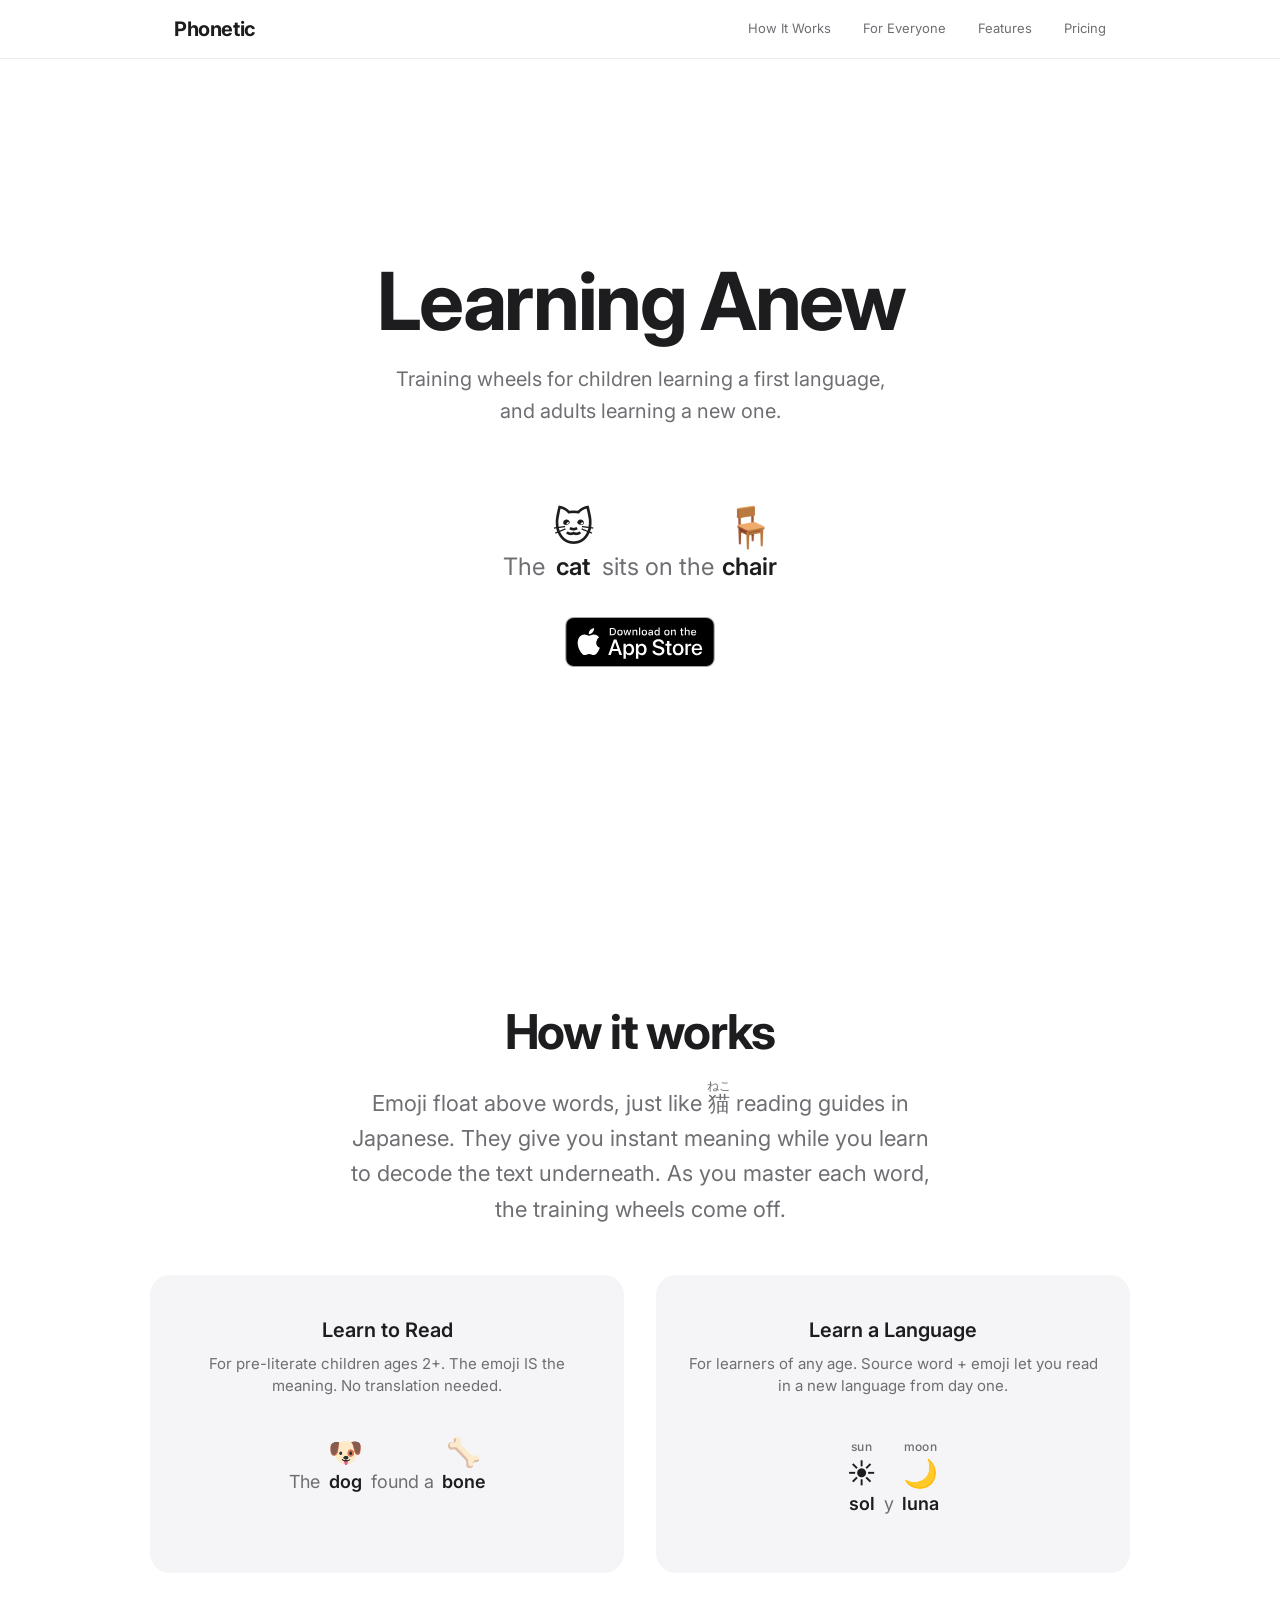
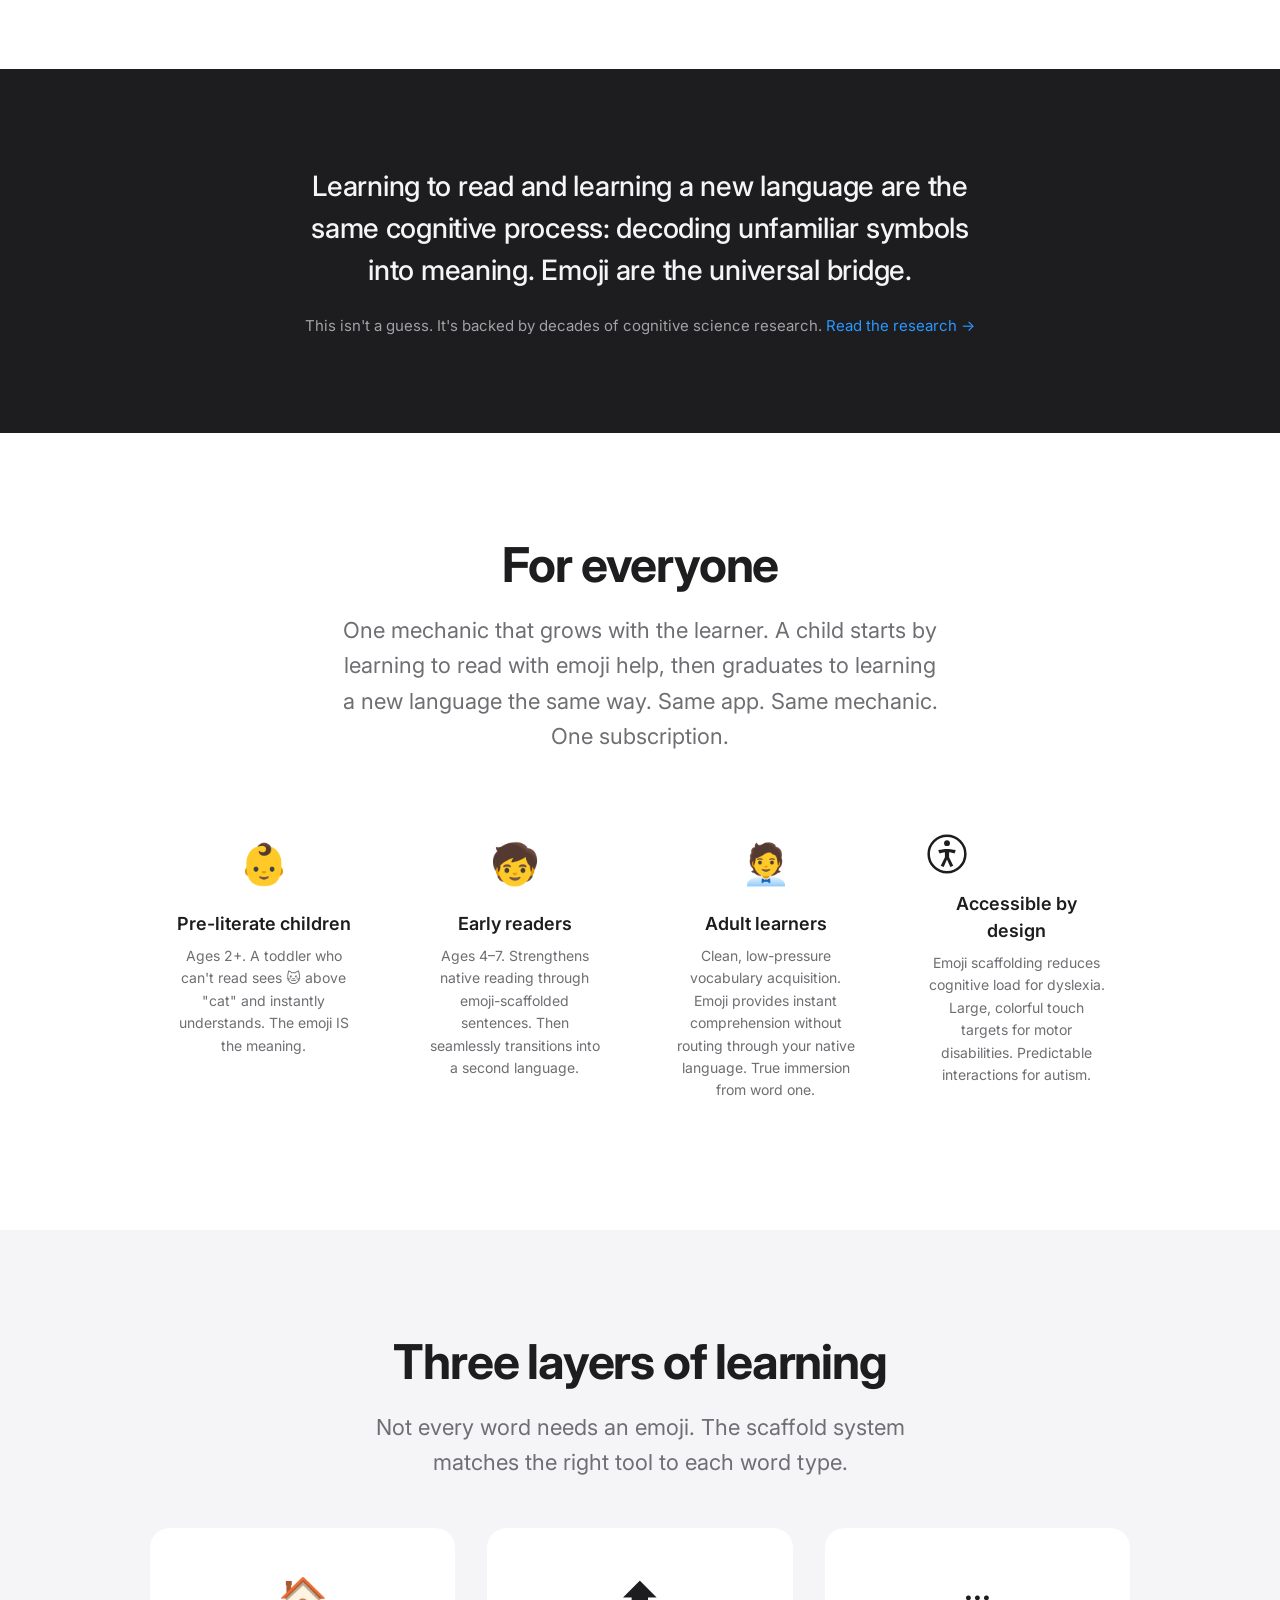
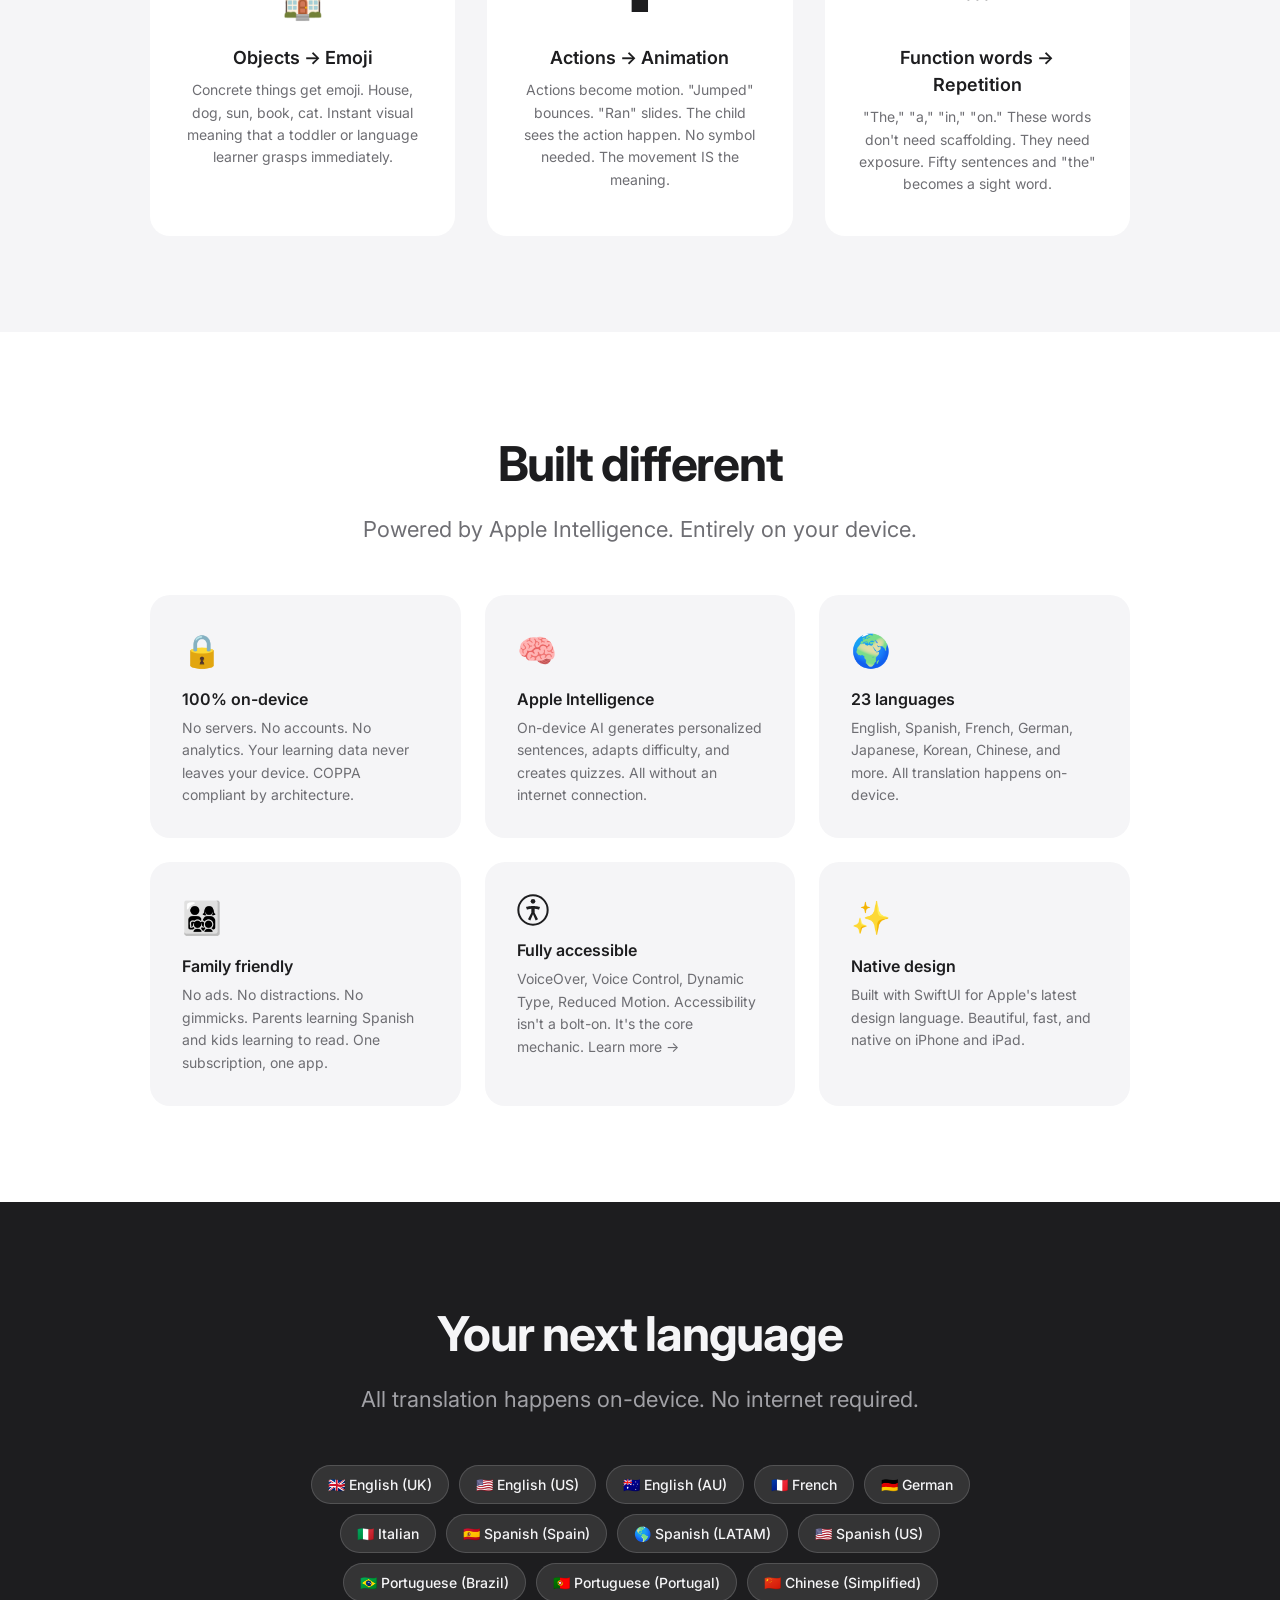
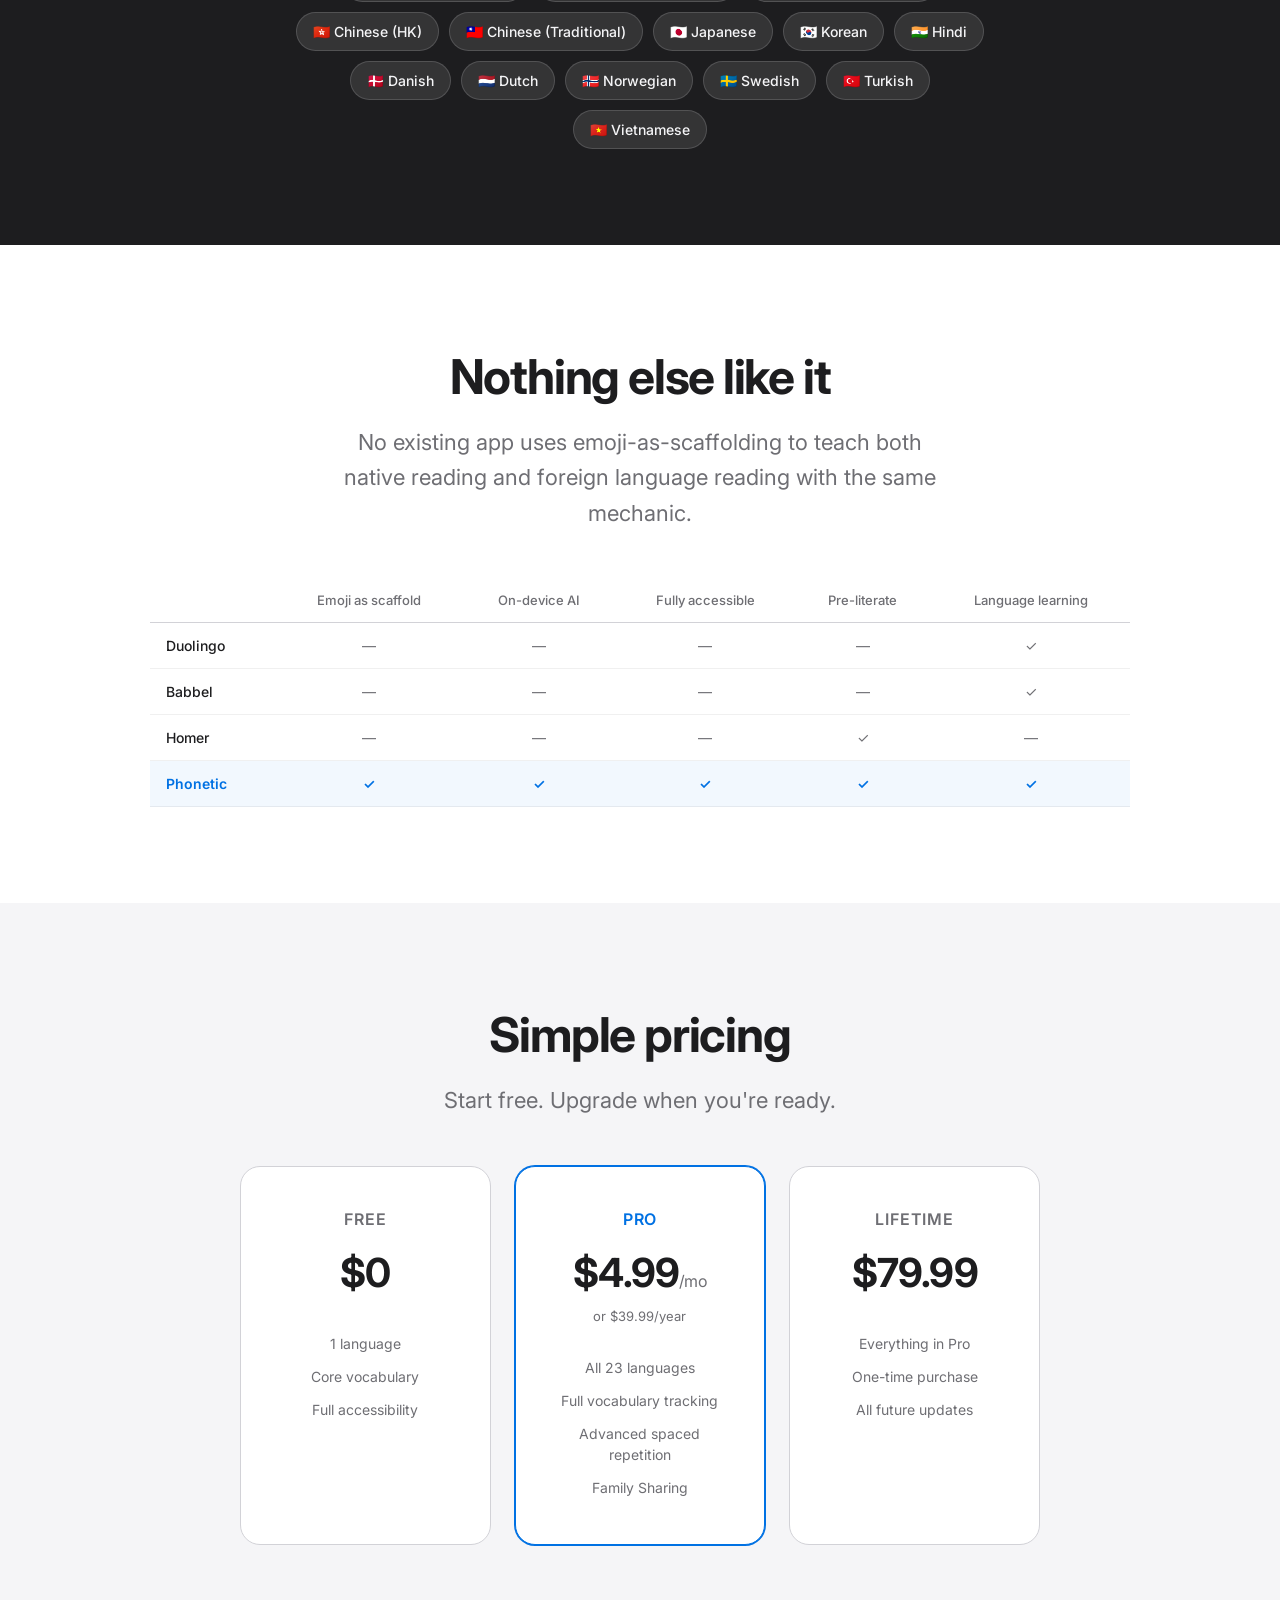
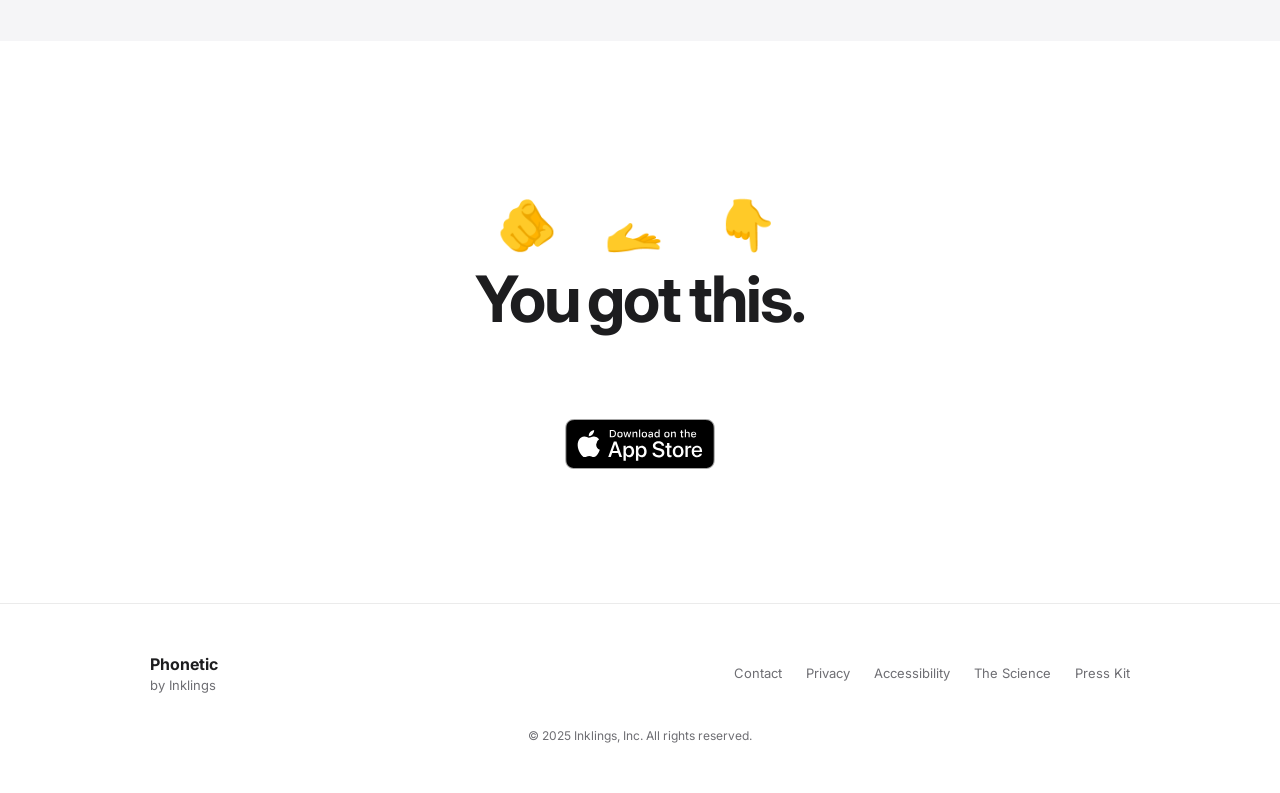
==== preview/index.html @ ef5f34e0 "Add /preview/ with full site; replace index with teaser - Copy full marketing site to /preview/index" ====
<!DOCTYPE html>
<html lang="en">
<head>
  <meta charset="UTF-8">
  <meta name="viewport" content="width=device-width, initial-scale=1.0">
  <title>Phonetic | Reading Training Wheels</title>
  <meta name="description" content="Emoji above words teach anyone to read. Kids learn a first language. Adults learn a new one. Same app, same mechanic.">
  <meta name="theme-color" content="#ffffff" media="(prefers-color-scheme: light)">
  <meta name="theme-color" content="#000000" media="(prefers-color-scheme: dark)">
  <meta property="og:title" content="Phonetic | Reading Training Wheels">
  <meta property="og:description" content="Emoji above words teach anyone to read. Kids learn a first language. Adults learn a new one.">
  <meta property="og:type" content="website">
  <meta property="og:url" content="https://f.app">
  <link rel="stylesheet" href="../style.css">
  <link rel="preconnect" href="https://fonts.googleapis.com">
  <link rel="preconnect" href="https://fonts.gstatic.com" crossorigin>
  <link href="https://fonts.googleapis.com/css2?family=Inter:wght@400;500;600;700&display=swap" rel="stylesheet">
</head>
<body>

  <!-- Nav -->
  <nav class="nav">
    <div class="nav-inner">
      <a href="/preview/" class="nav-logo">Phonetic</a>
      <div class="nav-links">
        <a href="#how-it-works">How It Works</a>
        <a href="#for-everyone">For Everyone</a>
        <a href="#features">Features</a>
        <a href="#pricing">Pricing</a>
      </div>
    </div>
  </nav>

  <!-- Hero -->
  <section class="hero">
    <div class="hero-inner">
      <h1 class="hero-title">Learning Anew</h1>
      <p class="hero-subtitle">
        Training wheels for children learning a first language,<br>
        and adults learning a new one.
      </p>

      <div class="hero-demo" aria-label="Example: The cat sits on the chair, with emoji annotations above key words">
        <div class="demo-sentence hero-sentence">
          <div class="demo-word">
            <span class="demo-plain">The</span>
          </div>
          <div class="demo-word scaffolded">
            <span class="demo-emoji hero-cat" aria-hidden="true">🐱</span>
            <span class="demo-text">cat</span>
          </div>
          <div class="demo-word">
            <span class="demo-plain">sits on the</span>
          </div>
          <div class="demo-word scaffolded">
            <span class="demo-emoji hero-chair" aria-hidden="true">🪑</span>
            <span class="demo-text">chair</span>
          </div>
        </div>
      </div>

      <a href="#" class="cta-button" aria-label="Download on the App Store">
        <img src="/app-store-badge.svg" alt="Download on the App Store" class="app-store-badge">
      </a>
    </div>
  </section>

  <!-- How It Works -->
  <section class="section" id="how-it-works">
    <div class="section-inner">
      <h2 class="section-title">How it works</h2>
      <p class="section-subtitle">
        Emoji float above words, just like <ruby>猫<rt>ねこ</rt></ruby> reading guides in Japanese.
        They give you instant meaning while you learn to decode the text underneath.
        As you master each word, the training wheels come off.
      </p>

      <div class="modes">
        <div class="mode-card">
          <h3 class="mode-label">Learn to Read</h3>
          <p class="mode-description">For pre-literate children ages 2+. The emoji IS the meaning. No translation needed.</p>
          <div class="mode-demo" aria-label="Native reading example: The dog found a bone">
            <div class="demo-sentence">
              <div class="demo-word">
                <span class="demo-plain">The</span>
              </div>
              <div class="demo-word scaffolded">
                <span class="demo-emoji" aria-hidden="true">🐶</span>
                <span class="demo-text">dog</span>
              </div>
              <div class="demo-word">
                <span class="demo-plain">found a</span>
              </div>
              <div class="demo-word scaffolded">
                <span class="demo-emoji" aria-hidden="true">🦴</span>
                <span class="demo-text">bone</span>
              </div>
            </div>
          </div>
        </div>

        <div class="mode-card">
          <h3 class="mode-label">Learn a Language</h3>
          <p class="mode-description">For learners of any age. Source word + emoji let you read in a new language from day one.</p>
          <div class="mode-demo" aria-label="Language learning example: sun and moon in Spanish with source language and emoji above">
            <div class="demo-sentence">
              <div class="demo-word scaffolded tri">
                <span class="demo-source">sun</span>
                <span class="demo-emoji" aria-hidden="true">☀️</span>
                <span class="demo-text">sol</span>
              </div>
              <div class="demo-word">
                <span class="demo-plain">y</span>
              </div>
              <div class="demo-word scaffolded tri">
                <span class="demo-source">moon</span>
                <span class="demo-emoji" aria-hidden="true">🌙</span>
                <span class="demo-text">luna</span>
              </div>
            </div>
          </div>
        </div>
      </div>
    </div>
  </section>

  <!-- Core Insight -->
  <section class="section section-dark" id="insight">
    <div class="section-inner">
      <blockquote class="insight-quote">
        Learning to read and learning a new language are the same cognitive process:
        decoding unfamiliar symbols into meaning. Emoji are the universal bridge.
      </blockquote>
      <p class="insight-link">
        This isn't a guess. It's backed by decades of cognitive science research.
        <a href="/science/" class="insight-link-anchor">Read the research &rarr;</a>
      </p>
    </div>
  </section>

  <!-- For Everyone -->
  <section class="section" id="for-everyone">
    <div class="section-inner">
      <h2 class="section-title">For everyone</h2>
      <p class="section-subtitle">
        One mechanic that grows with the learner. A child starts by learning to read
        with emoji help, then graduates to learning a new language the same way.
        Same app. Same mechanic. One subscription.
      </p>

      <div class="audience-grid">
        <div class="audience-card">
          <span class="audience-emoji" aria-hidden="true">👶</span>
          <h3>Pre-literate children</h3>
          <p>Ages 2+. A toddler who can't read sees 🐱 above "cat" and instantly understands. The emoji IS the meaning.</p>
        </div>
        <div class="audience-card">
          <span class="audience-emoji" aria-hidden="true">🧒</span>
          <h3>Early readers</h3>
          <p>Ages 4&ndash;7. Strengthens native reading through emoji-scaffolded sentences. Then seamlessly transitions into a second language.</p>
        </div>
        <div class="audience-card">
          <span class="audience-emoji" aria-hidden="true">🧑‍💼</span>
          <h3>Adult learners</h3>
          <p>Clean, low-pressure vocabulary acquisition. Emoji provides instant comprehension without routing through your native language. True immersion from word one.</p>
        </div>
        <div class="audience-card">
          <span class="audience-emoji" aria-hidden="true"><svg class="icon-accessibility" viewBox="0 0 24 24"><circle cx="12" cy="12" r="11" fill="none" stroke="currentColor" stroke-width="1.5"/><circle cx="12" cy="5.5" r="1.75" fill="currentColor"/><path fill="currentColor" d="M12 9c-3 0-5.25.75-5.25.75l.75 2s1.75-.6 3.25-.75v3l-2.5 5 1.75.85L12 15.25l2 4.6 1.75-.85-2.5-5v-3c1.5.15 3.25.75 3.25.75l.75-2S15 9 12 9z"/></svg></span>
          <h3>Accessible by design</h3>
          <p>Emoji scaffolding reduces cognitive load for dyslexia. Large, colorful touch targets for motor disabilities. Predictable interactions for autism.</p>
        </div>
      </div>
    </div>
  </section>

  <!-- Three Tiers -->
  <section class="section section-light" id="tiers">
    <div class="section-inner">
      <h2 class="section-title">Three layers of learning</h2>
      <p class="section-subtitle">Not every word needs an emoji. The scaffold system matches the right tool to each word type.</p>

      <div class="tiers-grid">
        <div class="tier-card">
          <div class="tier-icon" aria-hidden="true">🏠</div>
          <h3>Objects &rarr; Emoji</h3>
          <p>Concrete things get emoji. House, dog, sun, book, cat. Instant visual meaning that a toddler or language learner grasps immediately.</p>
        </div>
        <div class="tier-card">
          <div class="tier-icon tier-icon-animated" aria-hidden="true">⬆️</div>
          <h3>Actions &rarr; Animation</h3>
          <p>Actions become motion. "Jumped" bounces. "Ran" slides. The child sees the action happen. No symbol needed. The movement IS the meaning.</p>
        </div>
        <div class="tier-card">
          <div class="tier-icon" aria-hidden="true">···</div>
          <h3>Function words &rarr; Repetition</h3>
          <p>"The," "a," "in," "on." These words don't need scaffolding. They need exposure. Fifty sentences and "the" becomes a sight word.</p>
        </div>
      </div>
    </div>
  </section>

  <!-- Features -->
  <section class="section" id="features">
    <div class="section-inner">
      <h2 class="section-title">Built different</h2>
      <p class="section-subtitle">Powered by Apple Intelligence. Entirely on your device.</p>

      <div class="features-grid">
        <div class="feature-card">
          <div class="feature-icon" aria-hidden="true">🔒</div>
          <h3>100% on-device</h3>
          <p>No servers. No accounts. No analytics. Your learning data never leaves your device. COPPA compliant by architecture.</p>
        </div>
        <div class="feature-card">
          <div class="feature-icon" aria-hidden="true">🧠</div>
          <h3>Apple Intelligence</h3>
          <p>On-device AI generates personalized sentences, adapts difficulty, and creates quizzes. All without an internet connection.</p>
        </div>
        <div class="feature-card">
          <div class="feature-icon" aria-hidden="true">🌍</div>
          <h3>23 languages</h3>
          <p>English, Spanish, French, German, Japanese, Korean, Chinese, and more. All translation happens on-device.</p>
        </div>
        <div class="feature-card">
          <div class="feature-icon" aria-hidden="true">👨‍👩‍👧‍👦</div>
          <h3>Family friendly</h3>
          <p>No ads. No distractions. No gimmicks. Parents learning Spanish and kids learning to read. One subscription, one app.</p>
        </div>
        <div class="feature-card">
          <div class="feature-icon" aria-hidden="true"><svg class="icon-accessibility" viewBox="0 0 24 24"><circle cx="12" cy="12" r="11" fill="none" stroke="currentColor" stroke-width="1.5"/><circle cx="12" cy="5.5" r="1.75" fill="currentColor"/><path fill="currentColor" d="M12 9c-3 0-5.25.75-5.25.75l.75 2s1.75-.6 3.25-.75v3l-2.5 5 1.75.85L12 15.25l2 4.6 1.75-.85-2.5-5v-3c1.5.15 3.25.75 3.25.75l.75-2S15 9 12 9z"/></svg></div>
          <h3>Fully accessible</h3>
          <p>VoiceOver, Voice Control, Dynamic Type, Reduced Motion. Accessibility isn't a bolt-on. It's the core mechanic. <a href="/accessibility/">Learn more &rarr;</a></p>
        </div>
        <div class="feature-card">
          <div class="feature-icon" aria-hidden="true">✨</div>
          <h3>Native design</h3>
          <p>Built with SwiftUI for Apple's latest design language. Beautiful, fast, and native on iPhone and iPad.</p>
        </div>
      </div>
    </div>
  </section>

  <!-- Languages -->
  <section class="section section-dark" id="languages">
    <div class="section-inner">
      <h2 class="section-title">Your next language</h2>
      <p class="section-subtitle">All translation happens on-device. No internet required.</p>
      <div class="languages-list">
        <span class="lang-tag">🇬🇧 English (UK)</span>
        <span class="lang-tag">🇺🇸 English (US)</span>
        <span class="lang-tag">🇦🇺 English (AU)</span>
        <span class="lang-tag">🇫🇷 French</span>
        <span class="lang-tag">🇩🇪 German</span>
        <span class="lang-tag">🇮🇹 Italian</span>
        <span class="lang-tag">🇪🇸 Spanish (Spain)</span>
        <span class="lang-tag">🌎 Spanish (LATAM)</span>
        <span class="lang-tag">🇺🇸 Spanish (US)</span>
        <span class="lang-tag">🇧🇷 Portuguese (Brazil)</span>
        <span class="lang-tag">🇵🇹 Portuguese (Portugal)</span>
        <span class="lang-tag">🇨🇳 Chinese (Simplified)</span>
        <span class="lang-tag">🇭🇰 Chinese (HK)</span>
        <span class="lang-tag">🇹🇼 Chinese (Traditional)</span>
        <span class="lang-tag">🇯🇵 Japanese</span>
        <span class="lang-tag">🇰🇷 Korean</span>
        <span class="lang-tag">🇮🇳 Hindi</span>
        <span class="lang-tag">🇩🇰 Danish</span>
        <span class="lang-tag">🇳🇱 Dutch</span>
        <span class="lang-tag">🇳🇴 Norwegian</span>
        <span class="lang-tag">🇸🇪 Swedish</span>
        <span class="lang-tag">🇹🇷 Turkish</span>
        <span class="lang-tag">🇻🇳 Vietnamese</span>
      </div>
    </div>
  </section>

  <!-- Competitive -->
  <section class="section" id="compare">
    <div class="section-inner">
      <h2 class="section-title">Nothing else like it</h2>
      <p class="section-subtitle">No existing app uses emoji-as-scaffolding to teach both native reading and foreign language reading with the same mechanic.</p>

      <div class="compare-table-wrap">
        <table class="compare-table">
          <thead>
            <tr>
              <th></th>
              <th>Emoji as scaffold</th>
              <th>On-device AI</th>
              <th>Fully accessible</th>
              <th>Pre-literate</th>
              <th>Language learning</th>
            </tr>
          </thead>
          <tbody>
            <tr>
              <td class="compare-app">Duolingo</td>
              <td>—</td>
              <td>—</td>
              <td>—</td>
              <td>—</td>
              <td>✓</td>
            </tr>
            <tr>
              <td class="compare-app">Babbel</td>
              <td>—</td>
              <td>—</td>
              <td>—</td>
              <td>—</td>
              <td>✓</td>
            </tr>
            <tr>
              <td class="compare-app">Homer</td>
              <td>—</td>
              <td>—</td>
              <td>—</td>
              <td>✓</td>
              <td>—</td>
            </tr>
            <tr class="compare-highlight">
              <td class="compare-app">Phonetic</td>
              <td>✓</td>
              <td>✓</td>
              <td>✓</td>
              <td>✓</td>
              <td>✓</td>
            </tr>
          </tbody>
        </table>
      </div>
    </div>
  </section>

  <!-- Pricing -->
  <section class="section section-light" id="pricing">
    <div class="section-inner">
      <h2 class="section-title">Simple pricing</h2>
      <p class="section-subtitle">Start free. Upgrade when you're ready.</p>

      <div class="pricing-grid">
        <div class="pricing-card">
          <h3 class="pricing-tier">Free</h3>
          <p class="pricing-price">$0</p>
          <ul class="pricing-features">
            <li>1 language</li>
            <li>Core vocabulary</li>
            <li>Full accessibility</li>
          </ul>
        </div>
        <div class="pricing-card pricing-featured">
          <h3 class="pricing-tier">Pro</h3>
          <p class="pricing-price">$4.99<span class="pricing-period">/mo</span></p>
          <p class="pricing-annual">or $39.99/year</p>
          <ul class="pricing-features">
            <li>All 23 languages</li>
            <li>Full vocabulary tracking</li>
            <li>Advanced spaced repetition</li>
            <li>Family Sharing</li>
          </ul>
        </div>
        <div class="pricing-card">
          <h3 class="pricing-tier">Lifetime</h3>
          <p class="pricing-price">$79.99</p>
          <ul class="pricing-features">
            <li>Everything in Pro</li>
            <li>One-time purchase</li>
            <li>All future updates</li>
          </ul>
        </div>
      </div>
    </div>
  </section>

  <!-- Final CTA -->
  <section class="section section-cta">
    <div class="section-inner">
      <div class="demo-sentence cta-sentence" aria-label="You got this, with emoji scaffolds above each word">
        <div class="demo-word scaffolded">
          <span class="demo-emoji" aria-hidden="true">🫵</span>
          <span class="demo-text cta-word">You</span>
        </div>
        <div class="demo-word scaffolded">
          <span class="demo-emoji" aria-hidden="true">🫴</span>
          <span class="demo-text cta-word">got</span>
        </div>
        <div class="demo-word scaffolded">
          <span class="demo-emoji" aria-hidden="true">👇</span>
          <span class="demo-text cta-word">this.</span>
        </div>
      </div>
      <a href="#" class="cta-button" aria-label="Download on the App Store">
        <img src="/app-store-badge.svg" alt="Download on the App Store" class="app-store-badge">
      </a>
    </div>
  </section>

  <!-- Footer -->
  <footer class="footer">
    <div class="footer-inner">
      <div class="footer-brand">
        <span class="footer-logo">Phonetic</span>
        <p class="footer-tagline">by <a href="https://lings.ink" class="footer-link">Inklings</a></p>
      </div>
      <div class="footer-links">
        <a href="mailto:hi@f.app" class="footer-link">Contact</a>
        <a href="/privacy/" class="footer-link">Privacy</a>
        <a href="/accessibility/" class="footer-link">Accessibility</a>
        <a href="/science/" class="footer-link">The Science</a>
        <a href="#" class="footer-link">Press Kit</a>
      </div>
      <p class="footer-copy">&copy; 2025 Inklings, Inc. All rights reserved.</p>
    </div>
  </footer>

</body>
</html>
---- style.css ----
/* ===== Reset & Base ===== */

*,
*::before,
*::after {
  margin: 0;
  padding: 0;
  box-sizing: border-box;
}

:root {
  --font: 'Inter', -apple-system, BlinkMacSystemFont, 'Segoe UI', system-ui, sans-serif;
  --color-text: #1d1d1f;
  --color-text-secondary: #6e6e73;
  --color-bg: #ffffff;
  --color-bg-light: #f5f5f7;
  --color-bg-dark: #1d1d1f;
  --color-accent: #0071e3;
  --color-accent-hover: #0077ed;
  --color-border: #d2d2d7;
  --max-width: 980px;
  --section-padding: 6rem 1.5rem;
}

html {
  scroll-behavior: smooth;
  -webkit-text-size-adjust: 100%;
  /* Inherit Dynamic Type preferred size on iOS */
  font: -apple-system-body;
  font-family: var(--font);
}

body {
  font-family: var(--font);
  color: var(--color-text);
  background: var(--color-bg);
  line-height: 1.5;
  -webkit-font-smoothing: antialiased;
  -moz-osx-font-smoothing: grayscale;
}

a {
  color: inherit;
  text-decoration: none;
}

ul {
  list-style: none;
}

img, svg {
  display: block;
  max-width: 100%;
}

/* ===== Nav ===== */

.nav {
  position: fixed;
  top: 0;
  left: 0;
  right: 0;
  z-index: 100;
  background: rgba(255, 255, 255, 0.8);
  backdrop-filter: saturate(180%) blur(20px);
  -webkit-backdrop-filter: saturate(180%) blur(20px);
  border-bottom: 1px solid rgba(0, 0, 0, 0.08);
}

.nav-inner {
  max-width: var(--max-width);
  margin: 0 auto;
  display: flex;
  align-items: center;
  justify-content: space-between;
  padding: 0.875rem 1.5rem;
}

.nav-logo {
  font-size: 1.25rem;
  font-weight: 700;
  letter-spacing: -0.02em;
}

.nav-links {
  display: flex;
  gap: 2rem;
}

.nav-links a {
  font-size: 0.8125rem;
  color: var(--color-text-secondary);
  transition: color 0.2s ease;
}

.nav-links a:hover {
  color: var(--color-text);
}

/* ===== Hero ===== */

.hero {
  min-height: 100vh;
  min-height: 100dvh;
  display: flex;
  align-items: center;
  justify-content: center;
  text-align: center;
  padding: 6rem 1.5rem 4rem;
}

.hero-inner {
  max-width: 720px;
}

.hero-eyebrow {
  font-size: 0.875rem;
  font-weight: 500;
  color: var(--color-text-secondary);
  text-transform: uppercase;
  letter-spacing: 0.1em;
  margin-bottom: 1rem;
}

.hero-title {
  font-size: clamp(3rem, 8vw, 5rem);
  font-weight: 700;
  letter-spacing: -0.03em;
  line-height: 1.05;
  margin-bottom: 1.25rem;
}

.hero-subtitle {
  font-size: clamp(1rem, 2.5vw, 1.25rem);
  color: var(--color-text-secondary);
  line-height: 1.6;
  margin-bottom: 3rem;
}

/* ===== Demo Sentence (shared) ===== */

.demo-sentence {
  display: flex;
  align-items: flex-end;
  justify-content: center;
  gap: 0.5rem;
  flex-wrap: wrap;
  padding: 2rem 0;
}

.demo-word {
  display: flex;
  flex-direction: column;
  align-items: center;
  gap: 0.125rem;
}

.demo-plain {
  font-size: clamp(1.125rem, 3vw, 1.5rem);
  color: var(--color-text-secondary);
  padding-bottom: 0;
}

.demo-word.scaffolded {
  position: relative;
}

.demo-emoji {
  font-size: clamp(1.75rem, 5vw, 2.5rem);
  line-height: 1;
  animation: float 3s ease-in-out infinite;
}

.demo-word.scaffolded:nth-child(2) .demo-emoji {
  animation-delay: 0s;
}

.demo-word.scaffolded:nth-child(4) .demo-emoji {
  animation-delay: 1.5s;
}

.demo-word.scaffolded:nth-child(5) .demo-emoji {
  animation-delay: 0.75s;
}

@keyframes float {
  0%, 100% { transform: translateY(0); }
  50% { transform: translateY(-4px); }
}

/* Hero animation: cat and chair converge above "sits" — only on wide viewports where the sentence stays on one line */
.hero-cat {
  position: relative;
  z-index: 2;
}

.hero-chair {
  position: relative;
  z-index: 1;
}

@media (min-width: 540px) {
  .hero-cat {
    animation: cat-to-sits 6s ease-in-out infinite !important;
  }

  .hero-chair {
    animation: chair-to-sits 6s ease-in-out infinite !important;
  }
}

@keyframes cat-to-sits {
  0%, 15% { transform: translateX(0) translateY(0); }
  35%, 60% { transform: translateX(2.5rem) translateY(-6px); }
  80%, 100% { transform: translateX(0) translateY(0); }
}

@keyframes chair-to-sits {
  0%, 15% { transform: translateX(0) translateY(0); }
  35%, 60% { transform: translateX(-6rem) translateY(0); }
  80%, 100% { transform: translateX(0) translateY(0); }
}

.demo-text {
  font-size: clamp(1.125rem, 3vw, 1.5rem);
  font-weight: 600;
  color: var(--color-text);
}

.demo-source {
  font-size: 0.75rem;
  font-weight: 500;
  color: var(--color-text-secondary);
  letter-spacing: 0.02em;
}

.demo-word.tri {
  gap: 0.1875rem;
}

/* ===== CTA Button / App Store Badge ===== */

.cta-button {
  display: inline-block;
  transition: opacity 0.2s ease;
}

.cta-button:hover {
  opacity: 0.8;
}

.app-store-badge {
  width: 150px;
  height: 50px;
}

/* ===== Sections (shared) ===== */

.section {
  padding: var(--section-padding);
}

.section-inner {
  max-width: var(--max-width);
  margin: 0 auto;
}

.section-title {
  font-size: clamp(1.75rem, 5vw, 3rem);
  font-weight: 700;
  letter-spacing: -0.025em;
  text-align: center;
  margin-bottom: 0.75rem;
}

.section-subtitle {
  font-size: clamp(1.125rem, 2.5vw, 1.375rem);
  color: var(--color-text-secondary);
  text-align: center;
  max-width: 600px;
  margin: 0 auto 3rem;
  line-height: 1.6;
}

.section-dark {
  background: var(--color-bg-dark);
  color: #f5f5f7;
}

.section-dark .section-subtitle {
  color: #a1a1a6;
}

.section-light {
  background: var(--color-bg-light);
}

/* ===== Modes (How it works) ===== */

.modes {
  display: grid;
  grid-template-columns: repeat(auto-fit, minmax(300px, 1fr));
  gap: 2rem;
}

.mode-card {
  background: var(--color-bg-light);
  border-radius: 1.25rem;
  padding: 2.5rem 2rem;
  text-align: center;
  transition: transform 0.3s ease;
}

.mode-card:hover {
  transform: translateY(-2px);
}

.mode-label {
  font-size: 1.25rem;
  font-weight: 600;
  margin-bottom: 0.5rem;
}

.mode-description {
  font-size: 0.9375rem;
  color: var(--color-text-secondary);
  margin-bottom: 1.5rem;
  line-height: 1.5;
}

.mode-demo .demo-sentence {
  padding: 1rem 0;
}

.mode-demo .demo-emoji {
  font-size: 1.75rem;
}

.mode-demo .demo-text,
.mode-demo .demo-plain {
  font-size: 1.125rem;
}

/* ===== Insight Quote ===== */

.insight-quote {
  font-size: clamp(1.25rem, 3vw, 1.75rem);
  font-weight: 500;
  text-align: center;
  max-width: 700px;
  margin: 0 auto;
  line-height: 1.5;
  letter-spacing: -0.01em;
  color: #f5f5f7;
}

.insight-link {
  text-align: center;
  margin-top: 1.5rem;
  font-size: 0.9375rem;
  color: #a1a1a6;
}

.insight-link-anchor {
  color: #2997ff;
  transition: color 0.2s ease;
}

.insight-link-anchor:hover {
  color: #64b5f6;
}

/* ===== Ruby Text (furigana demo) ===== */

ruby {
  ruby-align: center;
}

rt {
  font-size: 0.55em;
  color: var(--color-text-secondary);
  font-weight: 400;
}

/* ===== Audience Grid ===== */

.audience-grid {
  display: grid;
  grid-template-columns: repeat(auto-fit, minmax(220px, 1fr));
  gap: 1.5rem;
}

.audience-card {
  text-align: center;
  padding: 2rem 1.5rem;
}

.audience-emoji {
  font-size: 2.5rem;
  display: block;
  margin-bottom: 1rem;
}

.icon-accessibility {
  width: 1em;
  height: 1em;
  fill: currentColor;
  vertical-align: middle;
}

.audience-card h3 {
  font-size: 1.125rem;
  font-weight: 600;
  margin-bottom: 0.5rem;
}

.audience-card p {
  font-size: 0.875rem;
  color: var(--color-text-secondary);
  line-height: 1.6;
}

/* ===== Tiers ===== */

.tiers-grid {
  display: grid;
  grid-template-columns: repeat(auto-fit, minmax(260px, 1fr));
  gap: 2rem;
}

.tier-card {
  text-align: center;
  padding: 2.5rem 2rem;
  border-radius: 1.25rem;
  background: var(--color-bg);
  transition: transform 0.3s ease;
}

.tier-card:hover {
  transform: translateY(-2px);
}

.tier-icon {
  font-size: 2.5rem;
  margin-bottom: 1rem;
  display: block;
}

.tier-icon-animated {
  animation: bounce-gentle 2s ease-in-out infinite;
}

@keyframes bounce-gentle {
  0%, 100% { transform: translateY(0); }
  50% { transform: translateY(-8px); }
}

.tier-card h3 {
  font-size: 1.125rem;
  font-weight: 600;
  margin-bottom: 0.5rem;
}

.tier-card p {
  font-size: 0.875rem;
  color: var(--color-text-secondary);
  line-height: 1.6;
}

/* ===== Features Grid ===== */

.features-grid {
  display: grid;
  grid-template-columns: repeat(auto-fit, minmax(280px, 1fr));
  gap: 1.5rem;
}

.feature-card {
  padding: 2rem;
  border-radius: 1.25rem;
  background: var(--color-bg-light);
  transition: transform 0.3s ease;
}

.feature-card:hover {
  transform: translateY(-2px);
}

.feature-icon {
  font-size: 2rem;
  margin-bottom: 0.75rem;
}

.feature-card h3 {
  font-size: 1rem;
  font-weight: 600;
  margin-bottom: 0.375rem;
}

.feature-card p {
  font-size: 0.875rem;
  color: var(--color-text-secondary);
  line-height: 1.6;
}

/* ===== Languages ===== */

.languages-list {
  display: flex;
  flex-wrap: wrap;
  justify-content: center;
  gap: 0.625rem;
  max-width: 700px;
  margin: 0 auto;
}

.lang-tag {
  display: inline-block;
  padding: 0.5rem 1rem;
  border-radius: 100px;
  font-size: 0.875rem;
  font-weight: 500;
  background: rgba(255, 255, 255, 0.1);
  color: #f5f5f7;
  border: 1px solid rgba(255, 255, 255, 0.15);
  transition: background 0.2s ease;
}

.lang-tag:hover {
  background: rgba(255, 255, 255, 0.18);
}

/* ===== Comparison Table ===== */

.compare-table-wrap {
  overflow-x: auto;
  -webkit-overflow-scrolling: touch;
}

.compare-table {
  width: 100%;
  border-collapse: collapse;
  font-size: 0.875rem;
  min-width: 600px;
}

.compare-table th {
  font-weight: 500;
  color: var(--color-text-secondary);
  padding: 0.75rem 1rem;
  text-align: center;
  border-bottom: 1px solid var(--color-border);
  font-size: 0.8125rem;
}

.compare-table th:first-child {
  text-align: left;
}

.compare-table td {
  padding: 0.75rem 1rem;
  text-align: center;
  border-bottom: 1px solid rgba(0, 0, 0, 0.06);
  color: var(--color-text-secondary);
}

.compare-app {
  text-align: left !important;
  font-weight: 500;
  color: var(--color-text) !important;
}

.compare-highlight {
  background: rgba(0, 113, 227, 0.05);
}

.compare-highlight td {
  color: var(--color-accent) !important;
  font-weight: 600;
}

.compare-highlight .compare-app {
  color: var(--color-accent) !important;
}

/* ===== Pricing ===== */

.pricing-grid {
  display: grid;
  grid-template-columns: repeat(auto-fit, minmax(240px, 1fr));
  gap: 1.5rem;
  max-width: 800px;
  margin: 0 auto;
}

.pricing-card {
  border-radius: 1.25rem;
  padding: 2.5rem 2rem;
  text-align: center;
  background: var(--color-bg);
  border: 1px solid var(--color-border);
  transition: transform 0.3s ease;
}

.pricing-card:hover {
  transform: translateY(-2px);
}

.pricing-featured {
  border-color: var(--color-accent);
  box-shadow: 0 0 0 1px var(--color-accent);
  position: relative;
}

.pricing-tier {
  font-size: 1rem;
  font-weight: 600;
  text-transform: uppercase;
  letter-spacing: 0.05em;
  margin-bottom: 0.75rem;
  color: var(--color-text-secondary);
}

.pricing-featured .pricing-tier {
  color: var(--color-accent);
}

.pricing-price {
  font-size: 2.5rem;
  font-weight: 700;
  letter-spacing: -0.02em;
  margin-bottom: 0.25rem;
}

.pricing-period {
  font-size: 1rem;
  font-weight: 400;
  color: var(--color-text-secondary);
}

.pricing-annual {
  font-size: 0.8125rem;
  color: var(--color-text-secondary);
  margin-bottom: 1.5rem;
}

.pricing-card:not(.pricing-featured) .pricing-price {
  margin-bottom: 1.5rem;
}

.pricing-features li {
  font-size: 0.875rem;
  color: var(--color-text-secondary);
  padding: 0.375rem 0;
  line-height: 1.5;
}

/* ===== CTA Section ===== */

.section-cta {
  text-align: center;
  padding: 8rem 1.5rem;
}

.cta-sentence {
  margin-bottom: 2.5rem;
}

.cta-sentence .demo-emoji {
  font-size: clamp(2rem, 5vw, 3rem);
}

.cta-word {
  font-size: clamp(2.5rem, 7vw, 4rem) !important;
  font-weight: 700 !important;
  letter-spacing: -0.03em;
}

/* ===== Footer ===== */

.footer {
  border-top: 1px solid rgba(0, 0, 0, 0.08);
  padding: 3rem 1.5rem;
}

.footer-inner {
  max-width: var(--max-width);
  margin: 0 auto;
  display: flex;
  flex-wrap: wrap;
  align-items: center;
  justify-content: space-between;
  gap: 1rem;
}

.footer-logo {
  font-size: 1rem;
  font-weight: 700;
}

.footer-tagline {
  font-size: 0.8125rem;
  color: var(--color-text-secondary);
}

.footer-links {
  display: flex;
  gap: 1.5rem;
}

.footer-link {
  font-size: 0.8125rem;
  color: var(--color-text-secondary);
  transition: color 0.2s ease;
}

.footer-link:hover {
  color: var(--color-accent);
}

.footer-copy {
  width: 100%;
  font-size: 0.75rem;
  color: var(--color-text-secondary);
  text-align: center;
  margin-top: 1rem;
}

/* ===== Privacy / Prose Page ===== */

.privacy-page {
  padding-top: 8rem;
  padding-bottom: 4rem;
}

.privacy-title {
  font-size: clamp(2rem, 5vw, 3rem);
  font-weight: 700;
  letter-spacing: -0.025em;
  margin-bottom: 0.5rem;
}

.privacy-effective {
  font-size: 0.875rem;
  color: var(--color-text-secondary);
  margin-bottom: 3rem;
}

.prose {
  max-width: 640px;
}

.prose h2 {
  font-size: 1.25rem;
  font-weight: 600;
  margin-top: 2.5rem;
  margin-bottom: 0.75rem;
}

.prose p {
  font-size: 0.9375rem;
  color: var(--color-text-secondary);
  line-height: 1.7;
  margin-bottom: 0.75rem;
}

.prose ul {
  margin-bottom: 0.75rem;
  padding-left: 1.5rem;
}

.prose li {
  font-size: 0.9375rem;
  color: var(--color-text-secondary);
  line-height: 1.7;
  position: relative;
  padding-left: 0.5rem;
  margin-bottom: 0.25rem;
}

.prose li::before {
  content: "\2022";
  position: absolute;
  left: -0.75rem;
  color: var(--color-border);
}

.inline-link {
  color: var(--color-accent);
  transition: color 0.2s ease;
}

.inline-link:hover {
  color: var(--color-accent-hover);
}

.privacy-footer-note {
  margin-top: 3rem;
  padding-top: 2rem;
  border-top: 1px solid rgba(0, 0, 0, 0.08);
}

.privacy-footer-note p {
  color: var(--color-text);
}

/* ===== Science / Article Page ===== */

.science-page {
  padding-top: 8rem;
  padding-bottom: 4rem;
}

.science-title {
  font-size: clamp(1.75rem, 4.5vw, 2.5rem);
  font-weight: 700;
  letter-spacing: -0.025em;
  line-height: 1.2;
  margin-bottom: 0.75rem;
}

.science-lede {
  font-size: 1.125rem;
  color: var(--color-text-secondary);
  line-height: 1.6;
  margin-bottom: 2rem;
}

.prose-rule {
  border: none;
  border-top: 1px solid rgba(0, 0, 0, 0.08);
  margin: 2.5rem 0;
}

.prose strong {
  color: var(--color-text);
  font-weight: 600;
}

.prose em {
  font-style: italic;
}

.citations {
  margin-top: 1.5rem;
  padding: 1.25rem 1.5rem;
  background: var(--color-bg-light);
  border-radius: 0.75rem;
}

.citations h3 {
  font-size: 0.8125rem;
  font-weight: 600;
  text-transform: uppercase;
  letter-spacing: 0.05em;
  color: var(--color-text-secondary);
  margin-bottom: 0.5rem;
}

.citations ul {
  padding-left: 0;
}

.citations li {
  font-size: 0.8125rem;
  line-height: 1.6;
  padding-left: 0;
}

.citations li::before {
  content: none;
}

.science-table th:first-child,
.science-table td:first-child {
  text-align: left;
}

.science-table td {
  font-size: 0.8125rem;
}

.science-closing {
  font-size: 1.125rem;
  font-weight: 600;
  color: var(--color-text);
  margin-top: 1.5rem;
}

.science-updated {
  font-size: 0.8125rem;
  color: var(--color-text-secondary);
}

/* ===== Accessibility Page ===== */

.a11y-page {
  padding-top: 8rem;
  padding-bottom: 3rem;
}

.a11y-header {
  text-align: center;
  max-width: 640px;
  margin: 0 auto;
}

.a11y-hero-icon {
  width: 3.5rem;
  height: 3.5rem;
  margin: 0 auto 1.5rem;
  color: var(--color-accent);
  display: block;
}

.a11y-title {
  font-size: clamp(2rem, 5vw, 3rem);
  font-weight: 700;
  letter-spacing: -0.025em;
  margin-bottom: 1rem;
}

.a11y-lede {
  font-size: 1.0625rem;
  color: var(--color-text-secondary);
  line-height: 1.7;
}

.a11y-section-heading {
  font-size: 0.8125rem;
  font-weight: 600;
  text-transform: uppercase;
  letter-spacing: 0.08em;
  color: var(--color-text-secondary);
  margin-bottom: 2rem;
}

.a11y-features {
  max-width: 640px;
  display: flex;
  flex-direction: column;
  gap: 0;
}

.a11y-feature {
  display: flex;
  gap: 1.25rem;
  padding: 1.5rem 0;
  border-bottom: 1px solid rgba(0, 0, 0, 0.06);
}

.a11y-feature:first-child {
  padding-top: 0;
}

.a11y-feature:last-child {
  border-bottom: none;
}

.a11y-feature-icon {
  flex-shrink: 0;
  width: 2rem;
  height: 2rem;
  margin-top: 0.125rem;
  color: var(--color-accent);
}

.a11y-feature-icon svg {
  width: 100%;
  height: 100%;
}

.a11y-feature-content h3 {
  font-size: 1rem;
  font-weight: 600;
  margin-bottom: 0.375rem;
}

.a11y-feature-content p {
  font-size: 0.875rem;
  color: var(--color-text-secondary);
  line-height: 1.7;
}

.a11y-philosophy {
  max-width: 640px;
}

.a11y-contact {
  margin-top: 2.5rem;
  padding-top: 2rem;
  border-top: 1px solid rgba(0, 0, 0, 0.08);
}

.a11y-contact p {
  color: var(--color-text);
}

/* ===== Dark Mode ===== */

@media (prefers-color-scheme: dark) {
  :root {
    --color-text: #f5f5f7;
    --color-text-secondary: #a1a1a6;
    --color-bg: #000000;
    --color-bg-light: #1c1c1e;
    --color-bg-dark: #1c1c1e;
    --color-accent: #2997ff;
    --color-accent-hover: #64b5f6;
    --color-border: #38383a;
  }

  .nav {
    background: rgba(0, 0, 0, 0.8);
    border-bottom-color: rgba(255, 255, 255, 0.08);
  }

  .section-dark {
    background: #000000;
  }

  .section-light {
    background: #1c1c1e;
  }

  .compare-table td {
    border-bottom-color: rgba(255, 255, 255, 0.06);
  }

  .compare-highlight {
    background: rgba(41, 151, 255, 0.1);
  }

  .footer {
    border-top-color: rgba(255, 255, 255, 0.08);
  }

  .privacy-footer-note {
    border-top-color: rgba(255, 255, 255, 0.08);
  }

  .prose-rule {
    border-top-color: rgba(255, 255, 255, 0.08);
  }

  .a11y-feature {
    border-bottom-color: rgba(255, 255, 255, 0.06);
  }

  .a11y-contact {
    border-top-color: rgba(255, 255, 255, 0.08);
  }
}

/* ===== Responsive ===== */

@media (max-width: 768px) {
  :root {
    --section-padding: 4rem 1.25rem;
  }

  .nav-links {
    display: none;
  }

  .hero {
    padding-top: 5rem;
  }

  .demo-sentence {
    gap: 0.375rem;
  }

  .modes {
    grid-template-columns: 1fr;
  }

  .audience-grid {
    grid-template-columns: repeat(2, 1fr);
    gap: 1rem;
  }

  .tiers-grid {
    grid-template-columns: 1fr;
  }

  .features-grid {
    grid-template-columns: 1fr;
  }

  .pricing-grid {
    grid-template-columns: 1fr;
    max-width: 360px;
  }

  .footer-inner {
    flex-direction: column;
    text-align: center;
  }
}

@media (max-width: 480px) {
  .audience-grid {
    grid-template-columns: 1fr;
  }

  .section-cta {
    padding: 5rem 1.25rem;
  }
}

/* ===== Accessibility: Reduce Motion ===== */

@media (prefers-reduced-motion: reduce) {
  *,
  *::before,
  *::after {
    animation-duration: 0.01ms !important;
    animation-iteration-count: 1 !important;
    transition-duration: 0.01ms !important;
  }

  html {
    scroll-behavior: auto;
  }
}

/* ===== Print ===== */

@media print {
  .nav,
  .cta-button,
  .section-cta {
    display: none;
  }

  .section-dark {
    background: #fff;
    color: #000;
  }

  .section-dark .section-subtitle,
  .insight-quote {
    color: #333;
  }
}
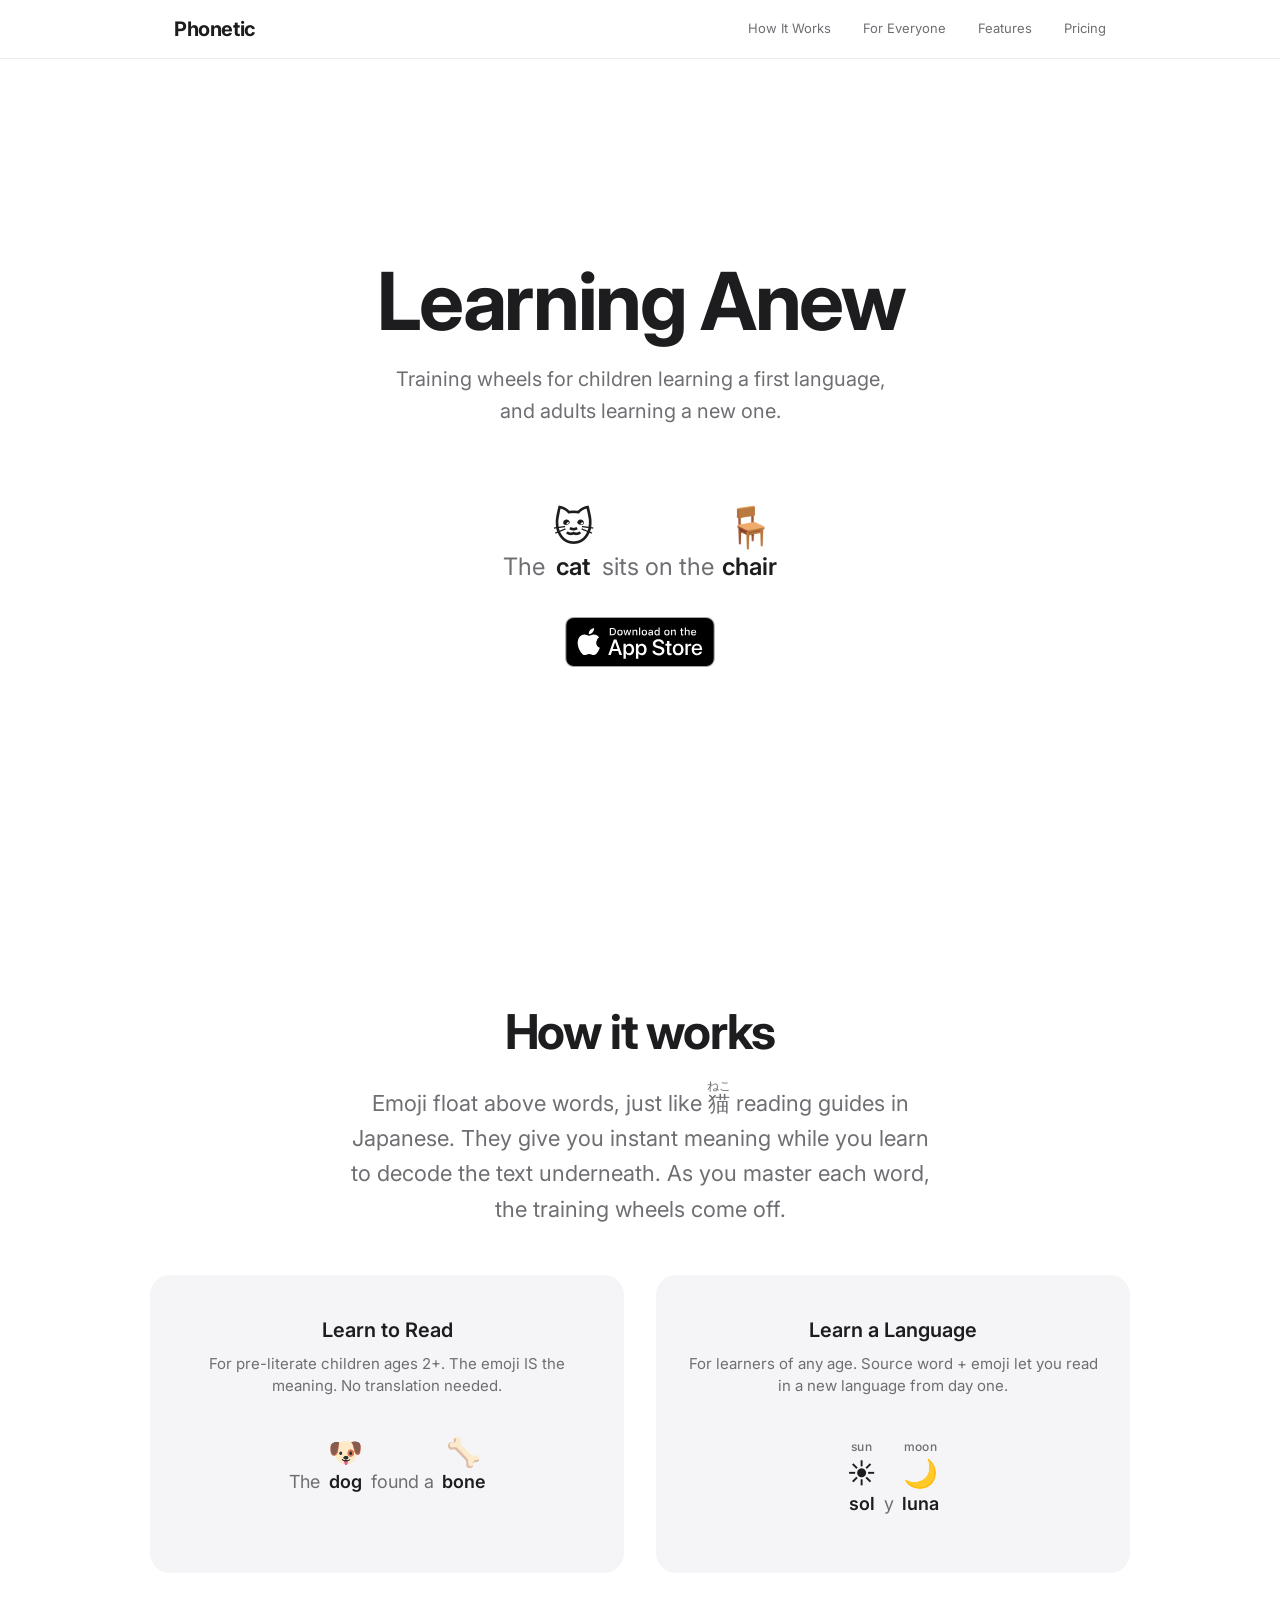
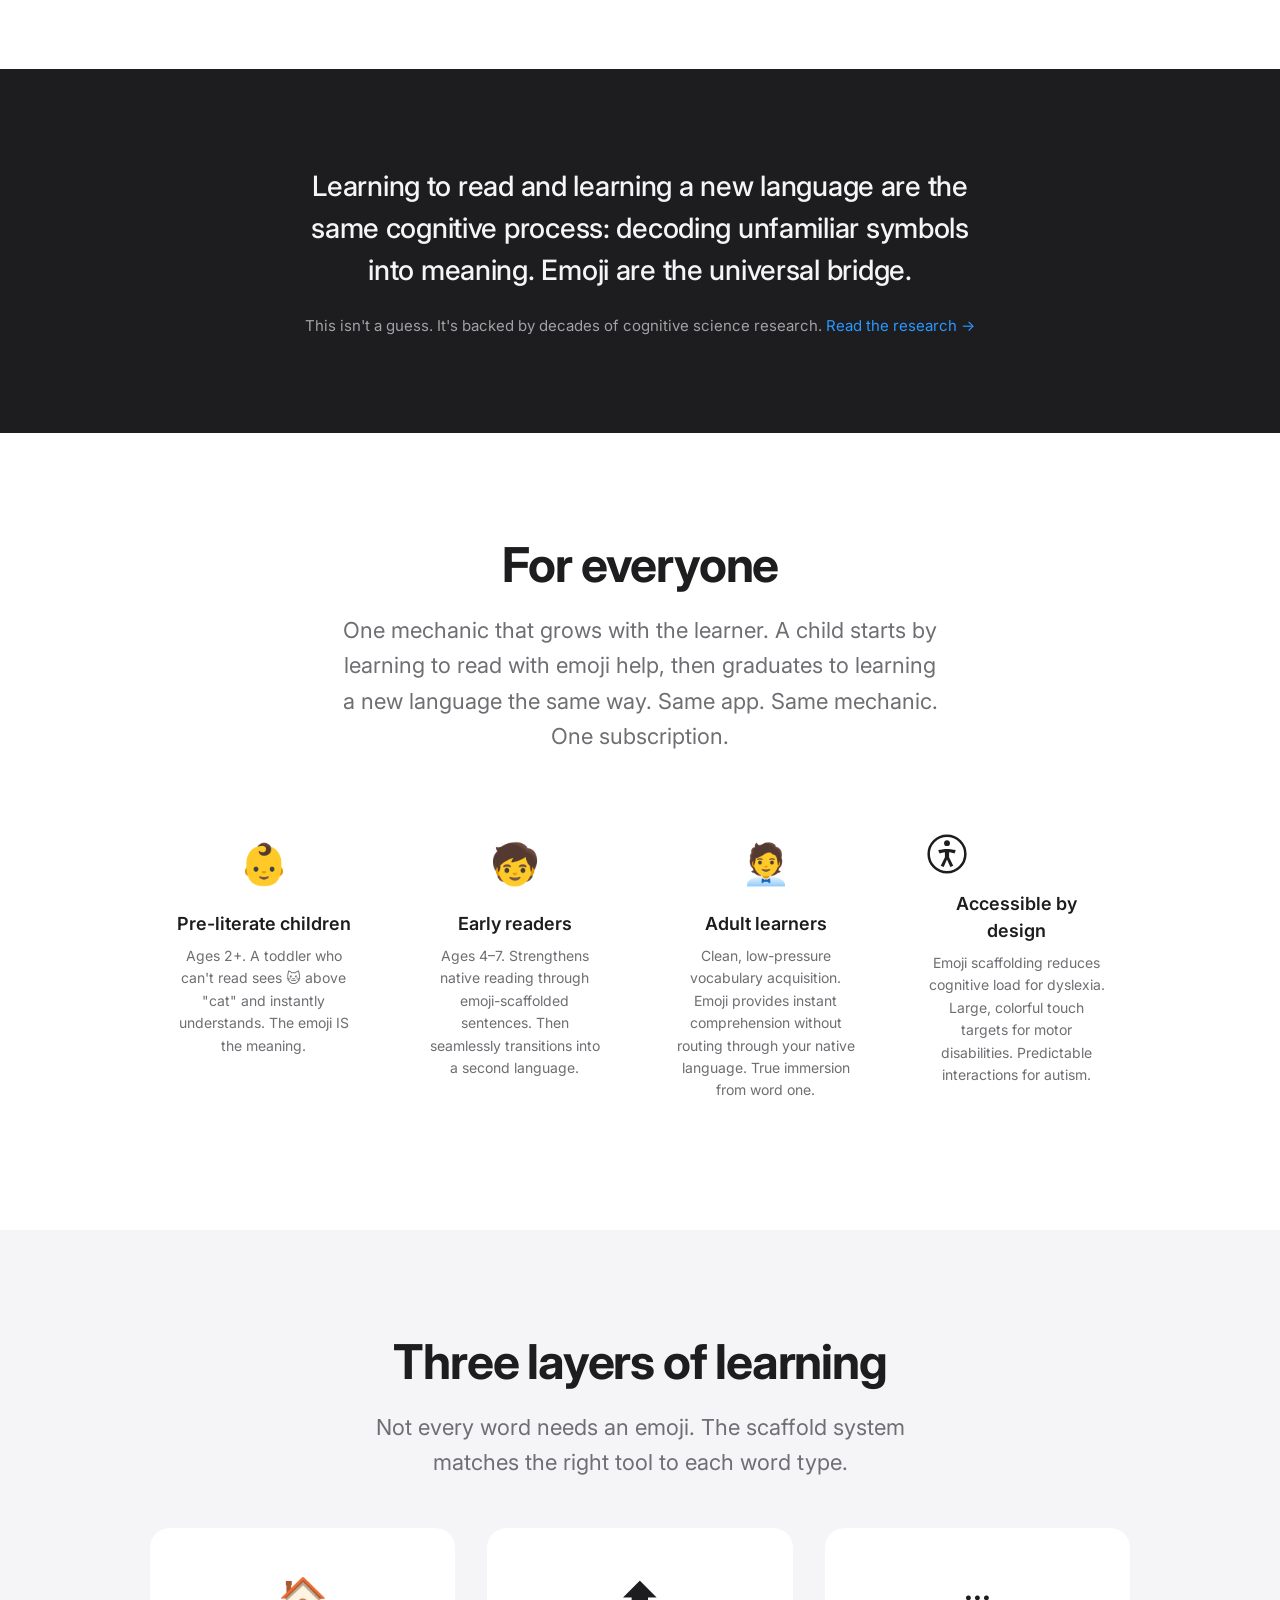
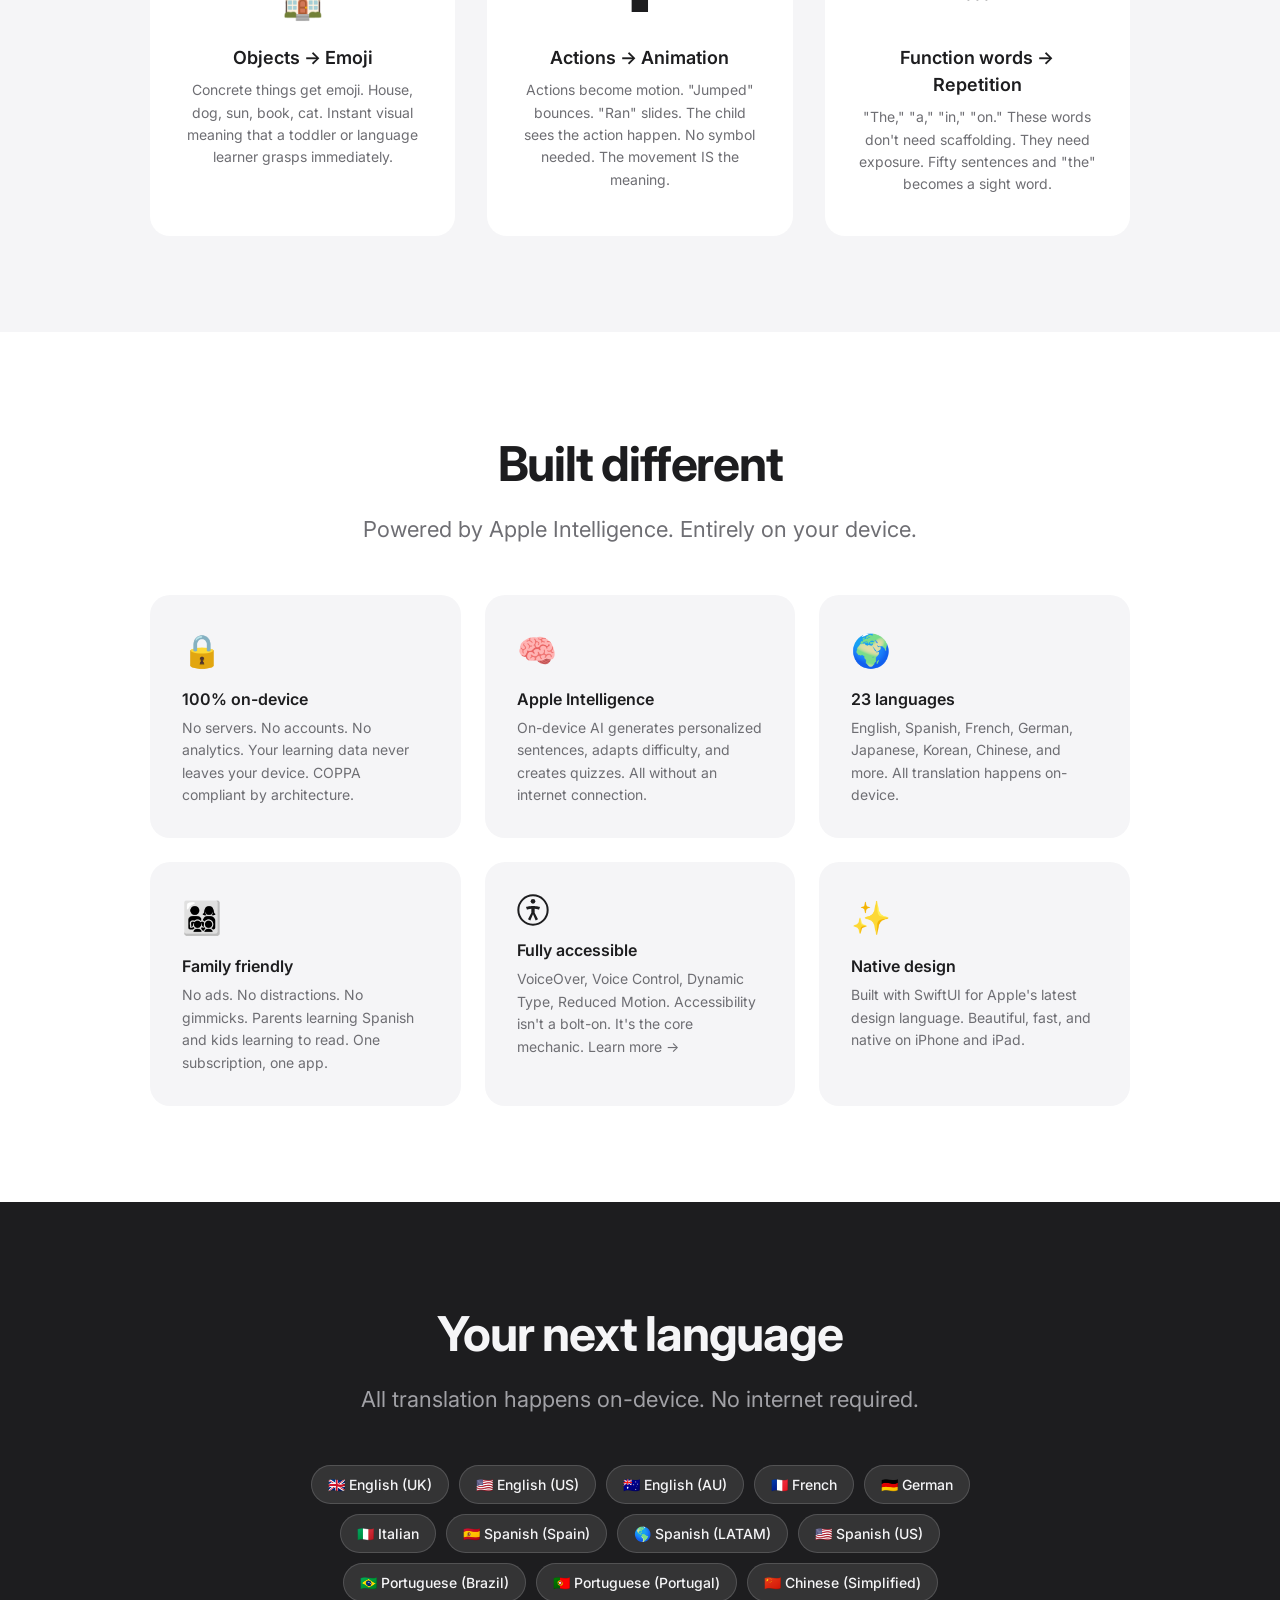
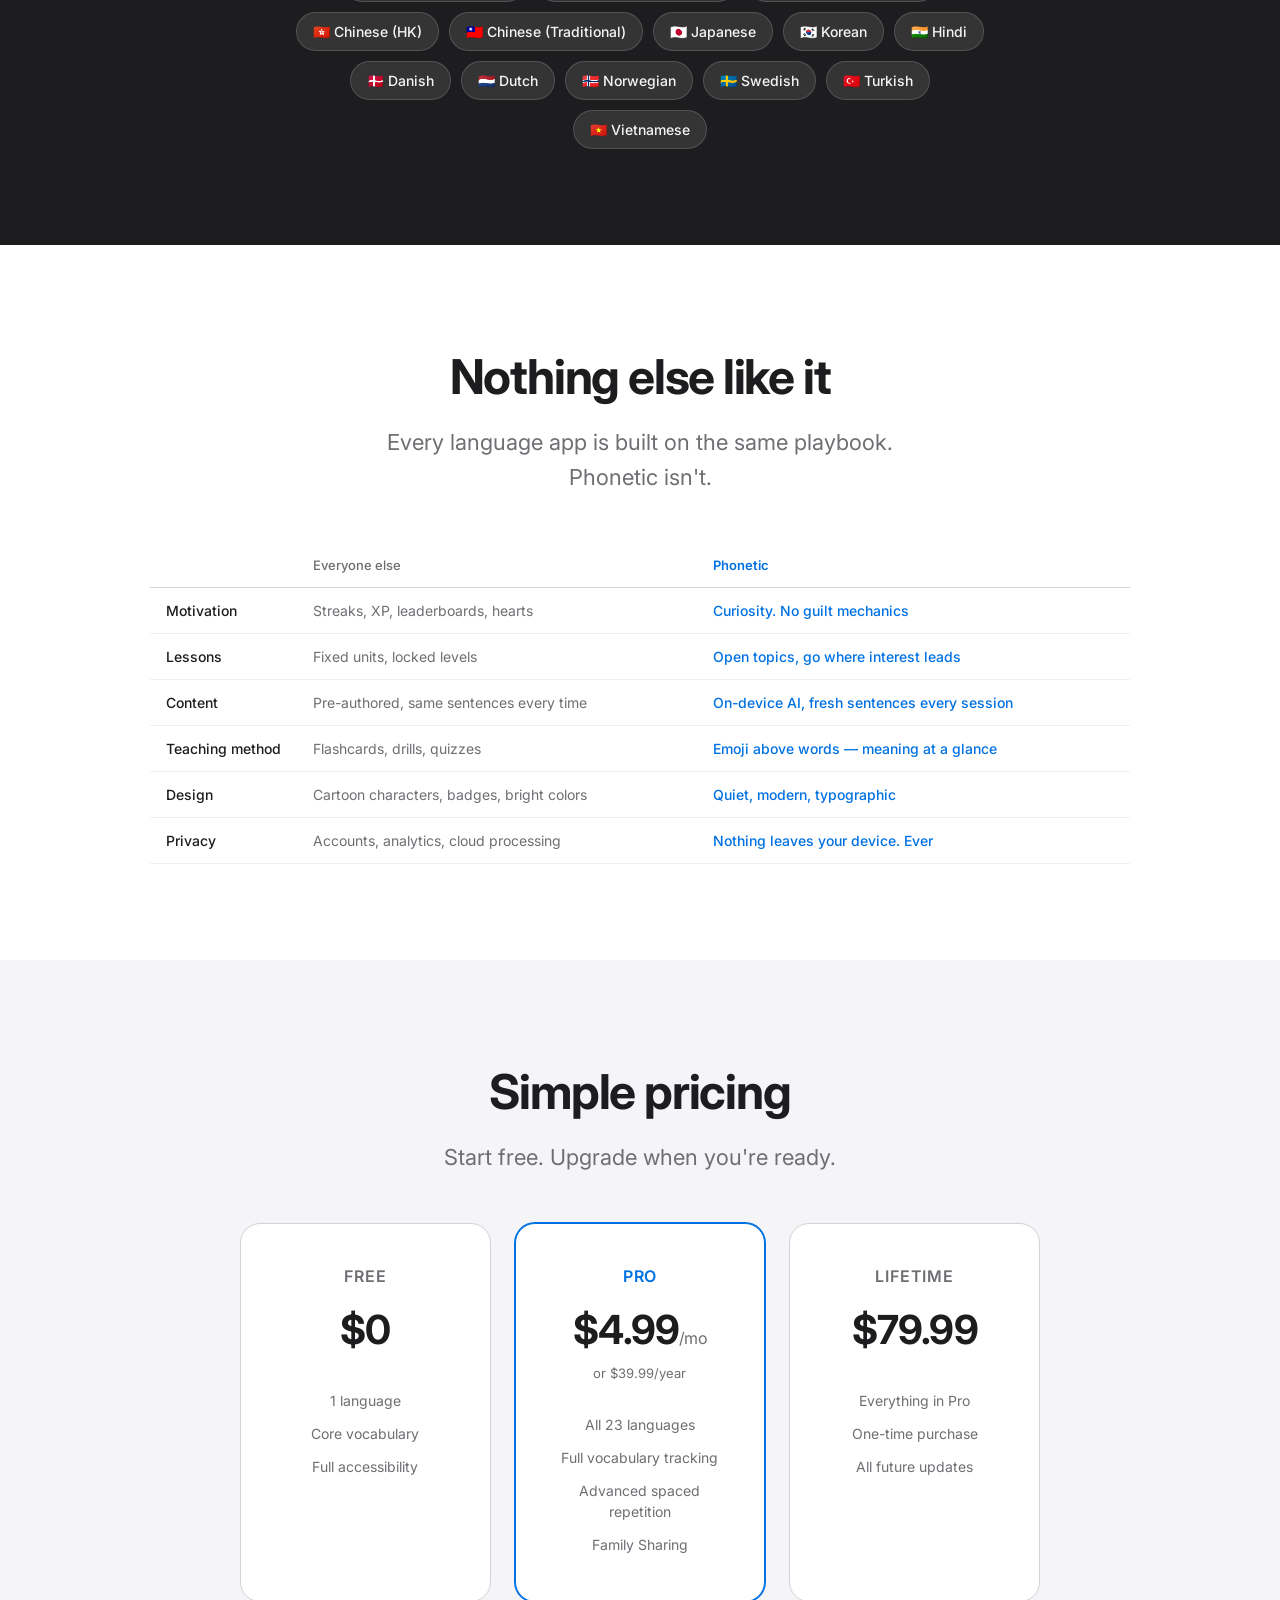
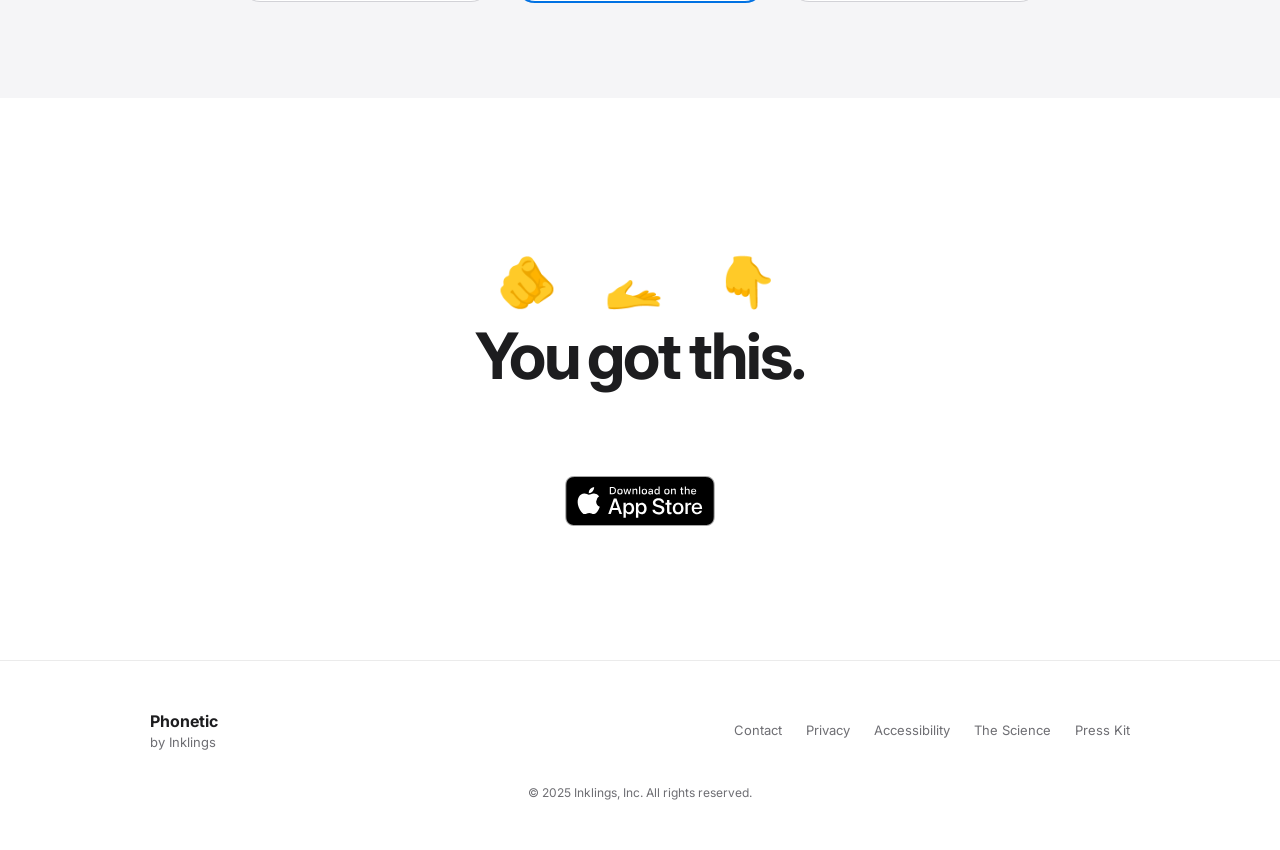
==== commit 8859f613: "Rework "Nothing else like it" as pattern comparison, not feature checklist Replace the old checkmark" ====
--- a/preview/index.html
+++ b/preview/index.html
@@ -277,52 +277,47 @@
   <section class="section" id="compare">
     <div class="section-inner">
       <h2 class="section-title">Nothing else like it</h2>
-      <p class="section-subtitle">No existing app uses emoji-as-scaffolding to teach both native reading and foreign language reading with the same mechanic.</p>
+      <p class="section-subtitle">Every language app is built on the same playbook. Phonetic isn't.</p>
 
       <div class="compare-table-wrap">
         <table class="compare-table">
           <thead>
             <tr>
               <th></th>
-              <th>Emoji as scaffold</th>
-              <th>On-device AI</th>
-              <th>Fully accessible</th>
-              <th>Pre-literate</th>
-              <th>Language learning</th>
+              <th>Everyone else</th>
+              <th class="compare-us">Phonetic</th>
             </tr>
           </thead>
           <tbody>
             <tr>
-              <td class="compare-app">Duolingo</td>
-              <td>—</td>
-              <td>—</td>
-              <td>—</td>
-              <td>—</td>
-              <td>✓</td>
-            </tr>
-            <tr>
-              <td class="compare-app">Babbel</td>
-              <td>—</td>
-              <td>—</td>
-              <td>—</td>
-              <td>—</td>
-              <td>✓</td>
-            </tr>
-            <tr>
-              <td class="compare-app">Homer</td>
-              <td>—</td>
-              <td>—</td>
-              <td>—</td>
-              <td>✓</td>
-              <td>—</td>
-            </tr>
-            <tr class="compare-highlight">
-              <td class="compare-app">Phonetic</td>
-              <td>✓</td>
-              <td>✓</td>
-              <td>✓</td>
-              <td>✓</td>
-              <td>✓</td>
+              <td class="compare-pattern">Motivation</td>
+              <td>Streaks, XP, leaderboards, hearts</td>
+              <td class="compare-ours">Curiosity. No guilt mechanics</td>
+            </tr>
+            <tr>
+              <td class="compare-pattern">Lessons</td>
+              <td>Fixed units, locked levels</td>
+              <td class="compare-ours">Open topics, go where interest leads</td>
+            </tr>
+            <tr>
+              <td class="compare-pattern">Content</td>
+              <td>Pre-authored, same sentences every time</td>
+              <td class="compare-ours">On-device AI, fresh sentences every session</td>
+            </tr>
+            <tr>
+              <td class="compare-pattern">Teaching method</td>
+              <td>Flashcards, drills, quizzes</td>
+              <td class="compare-ours">Emoji above words — meaning at a glance</td>
+            </tr>
+            <tr>
+              <td class="compare-pattern">Design</td>
+              <td>Cartoon characters, badges, bright colors</td>
+              <td class="compare-ours">Quiet, modern, typographic</td>
+            </tr>
+            <tr>
+              <td class="compare-pattern">Privacy</td>
+              <td>Accounts, analytics, cloud processing</td>
+              <td class="compare-ours">Nothing leaves your device. Ever</td>
             </tr>
           </tbody>
         </table>
--- a/style.css
+++ b/style.css
@@ -541,46 +541,43 @@
   width: 100%;
   border-collapse: collapse;
   font-size: 0.875rem;
-  min-width: 600px;
+  min-width: 540px;
 }
 
 .compare-table th {
   font-weight: 500;
   color: var(--color-text-secondary);
   padding: 0.75rem 1rem;
-  text-align: center;
+  text-align: left;
   border-bottom: 1px solid var(--color-border);
   font-size: 0.8125rem;
 }
 
 .compare-table th:first-child {
-  text-align: left;
+  width: 7rem;
+}
+
+.compare-us {
+  color: var(--color-accent) !important;
+  font-weight: 600 !important;
 }
 
 .compare-table td {
   padding: 0.75rem 1rem;
-  text-align: center;
+  text-align: left;
   border-bottom: 1px solid rgba(0, 0, 0, 0.06);
   color: var(--color-text-secondary);
 }
 
-.compare-app {
-  text-align: left !important;
+.compare-pattern {
   font-weight: 500;
   color: var(--color-text) !important;
-}
-
-.compare-highlight {
-  background: rgba(0, 113, 227, 0.05);
-}
-
-.compare-highlight td {
+  white-space: nowrap;
+}
+
+.compare-ours {
   color: var(--color-accent) !important;
-  font-weight: 600;
-}
-
-.compare-highlight .compare-app {
-  color: var(--color-accent) !important;
+  font-weight: 500;
 }
 
 /* ===== Pricing ===== */
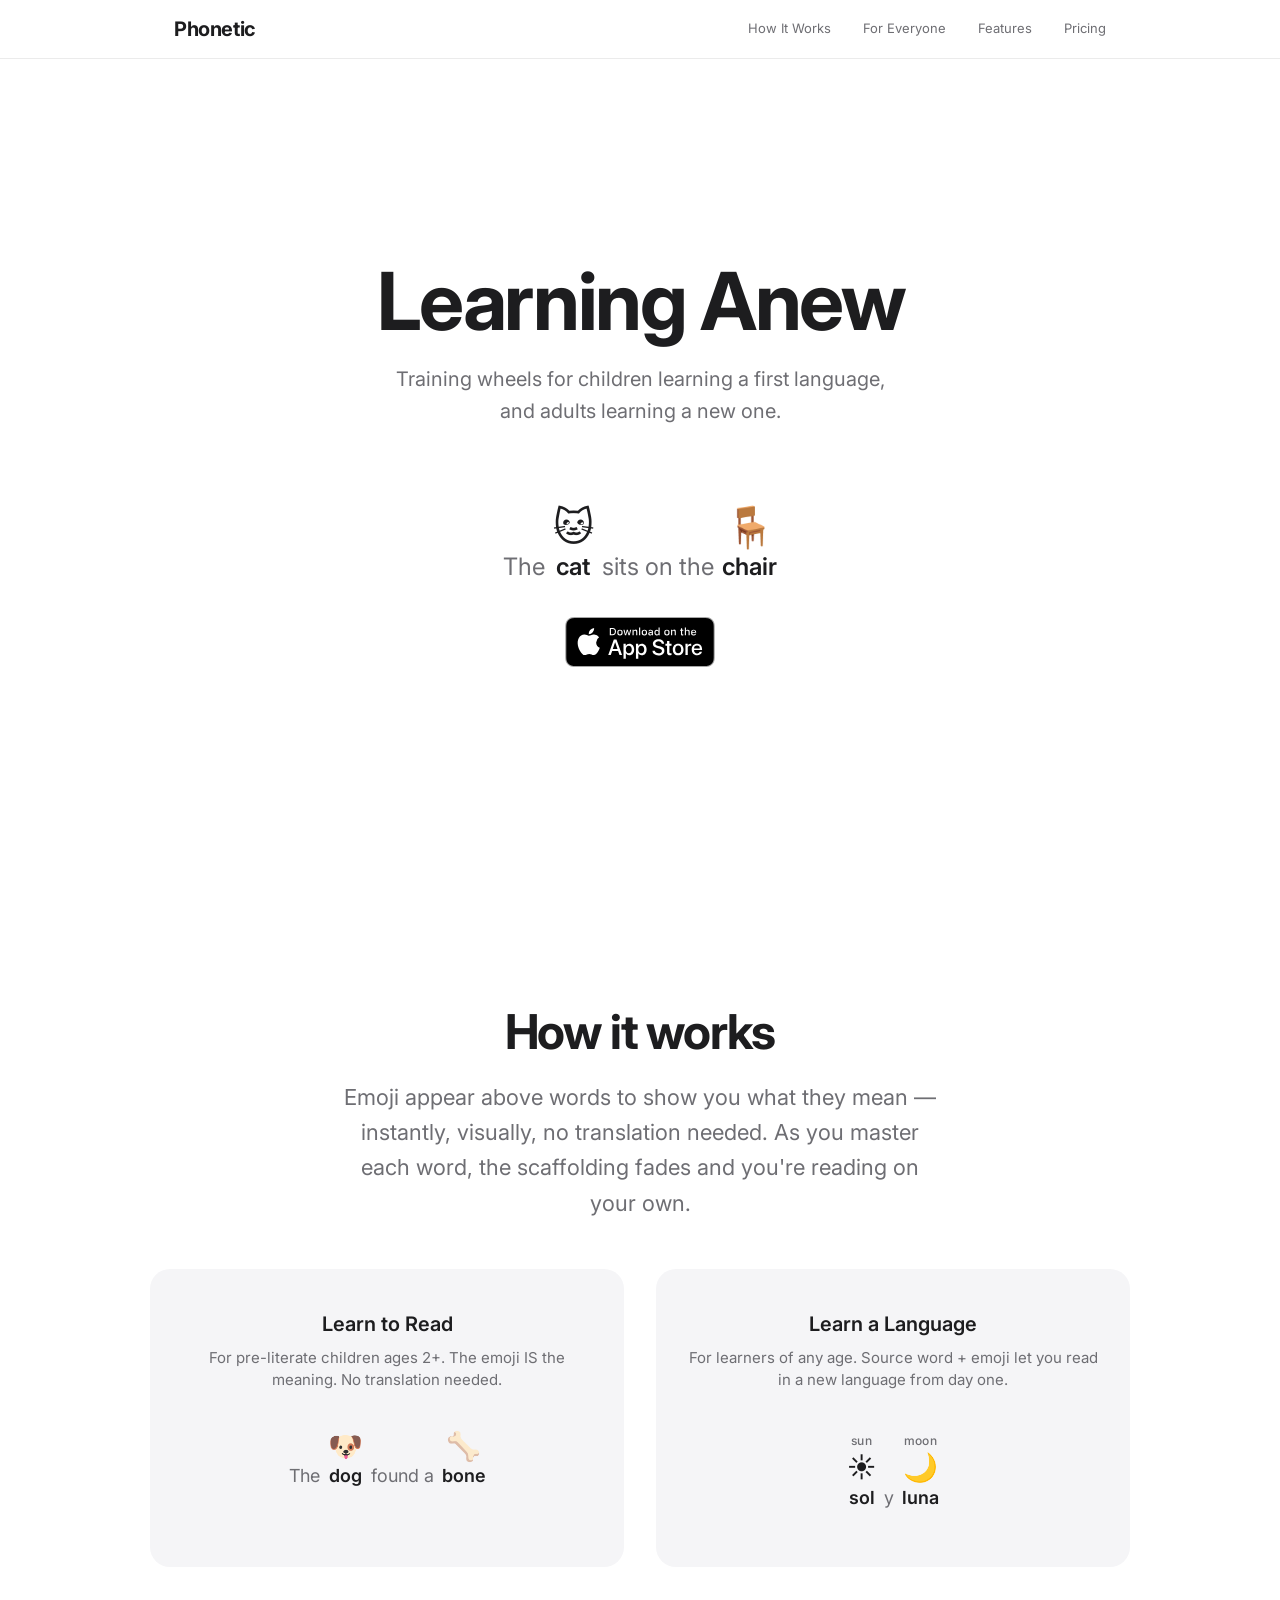
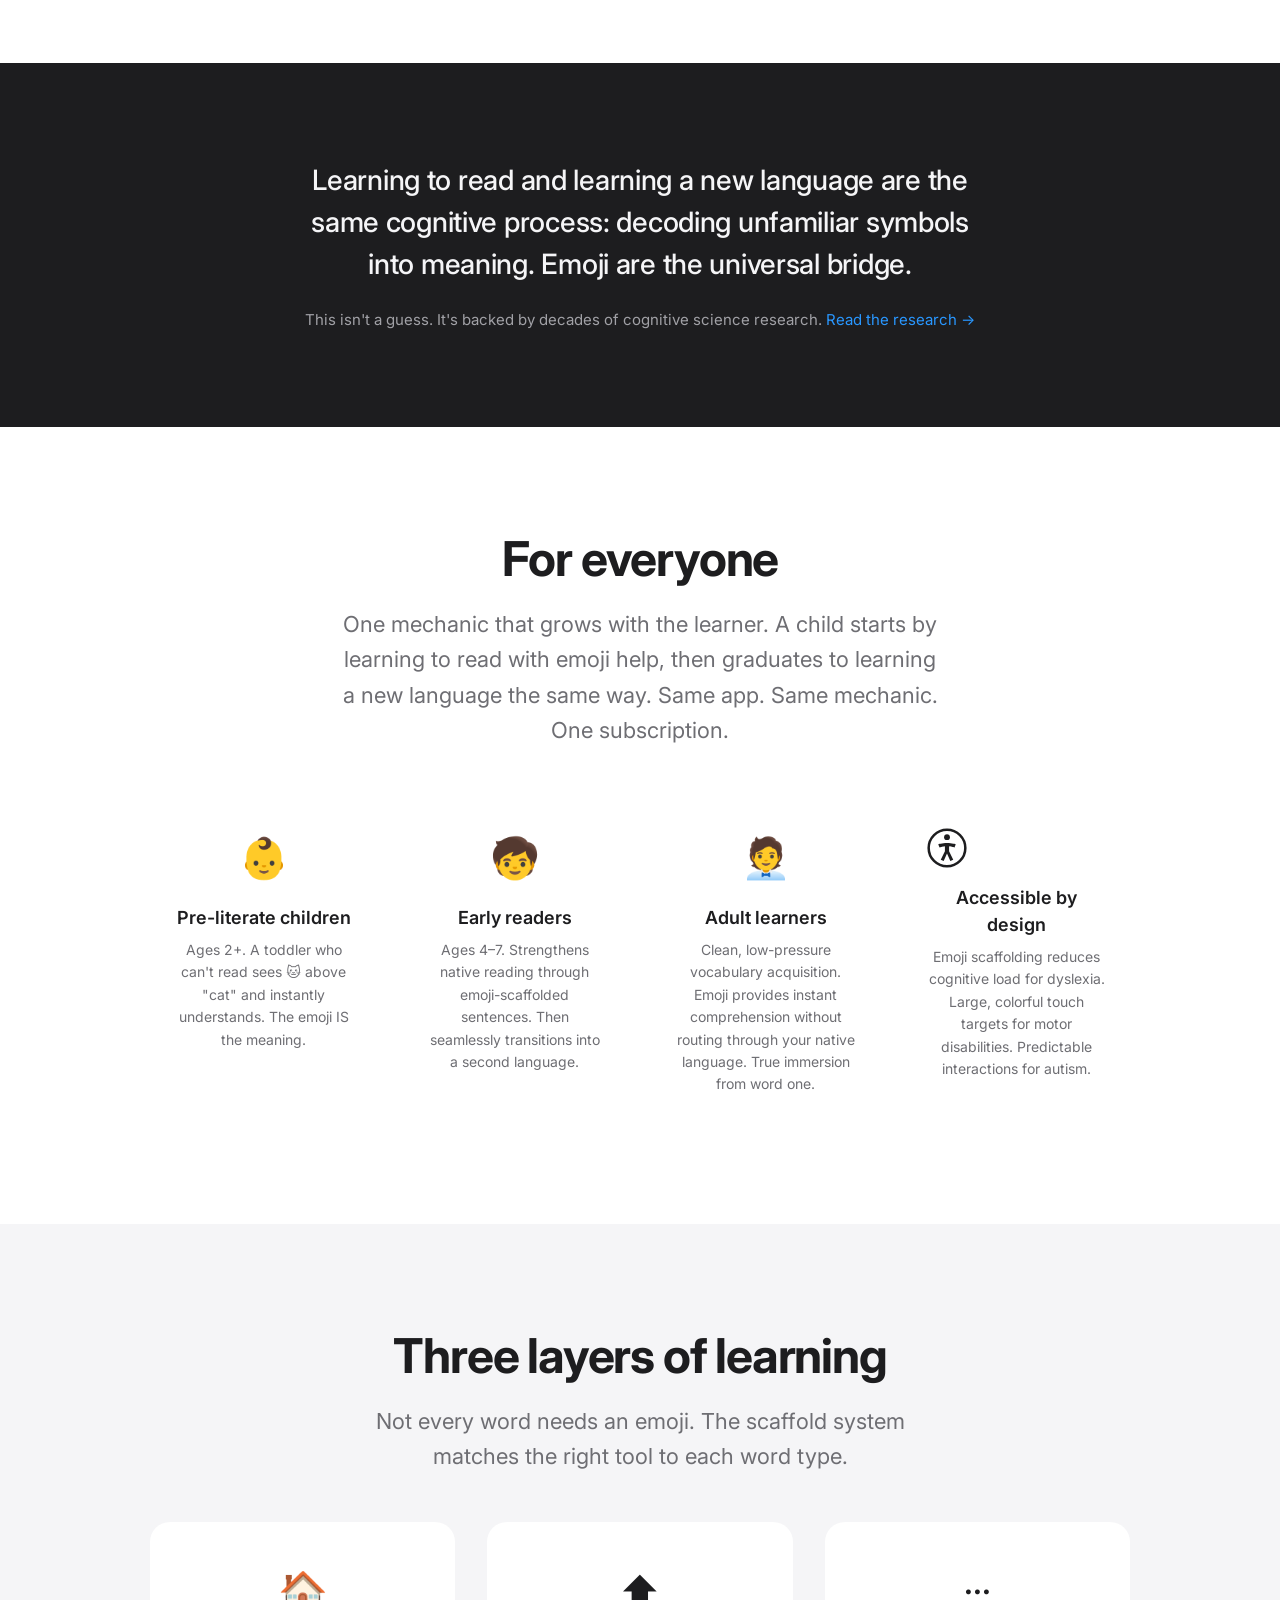
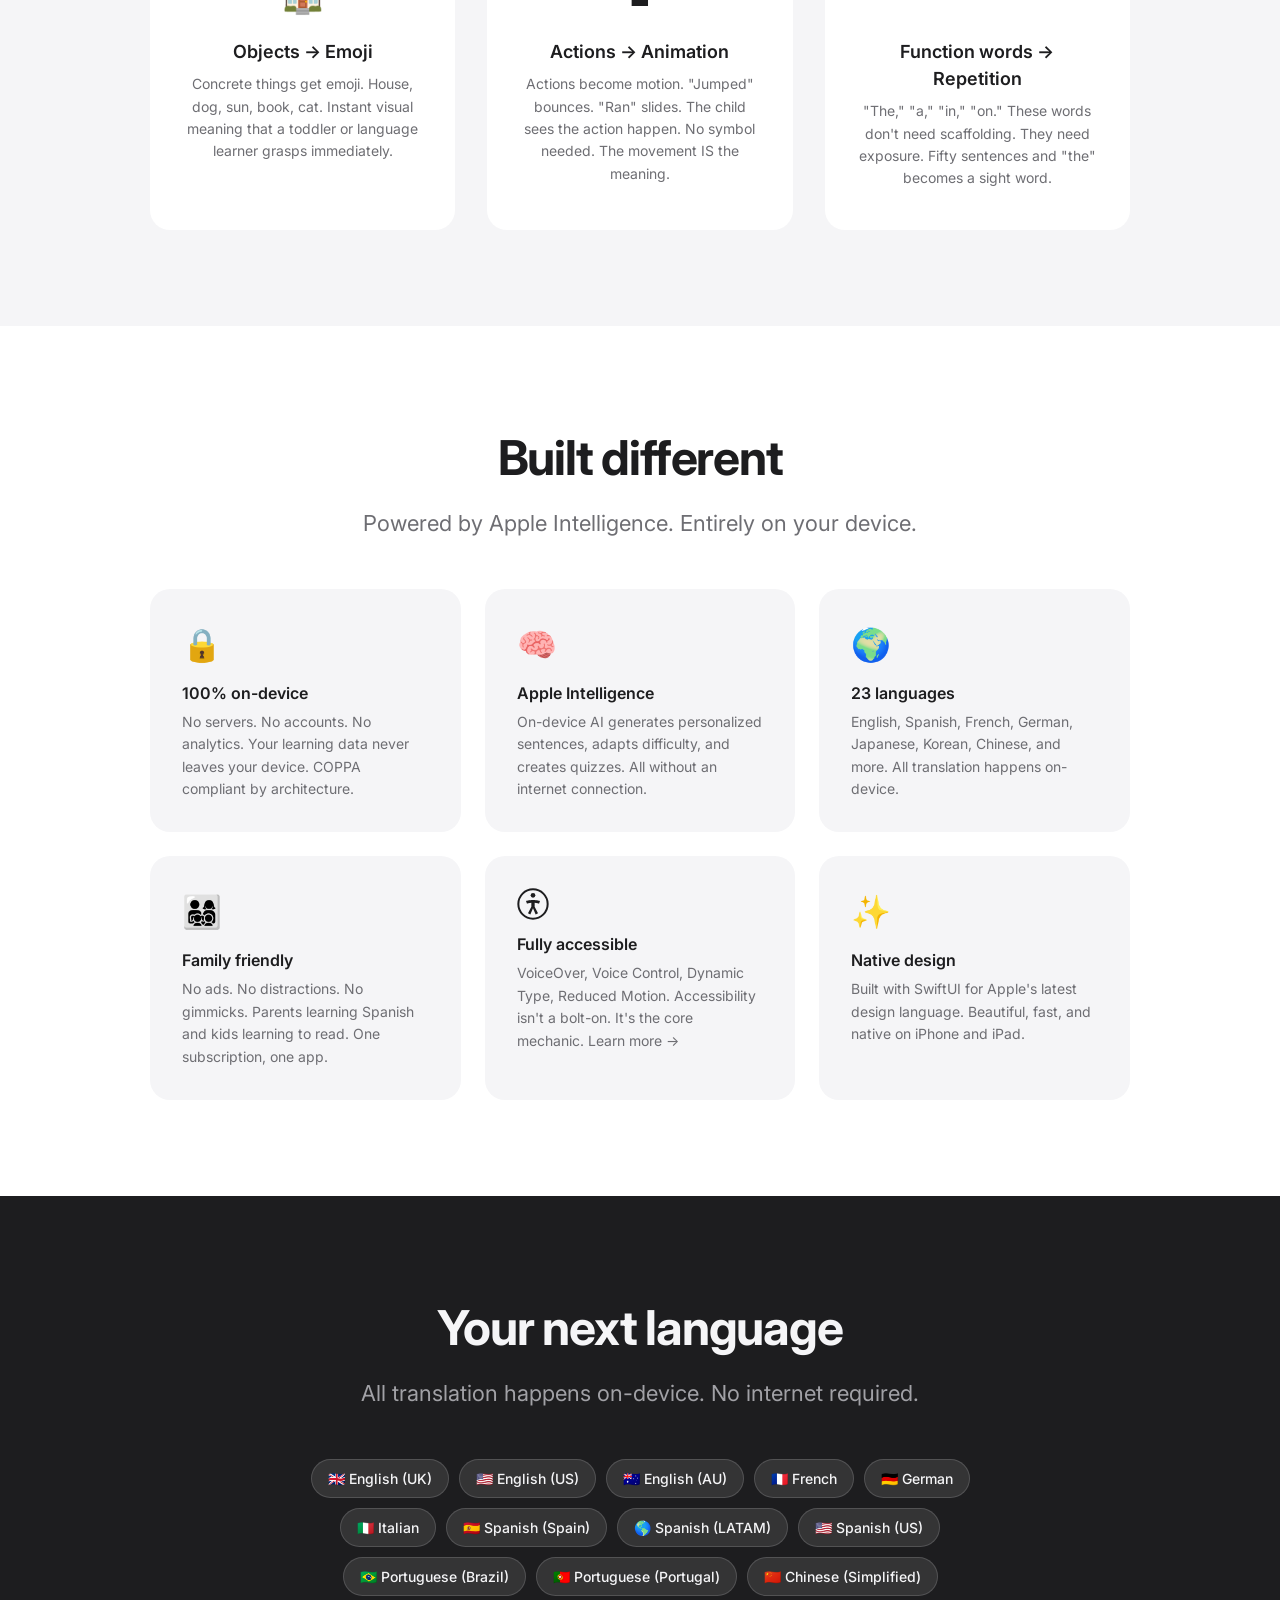
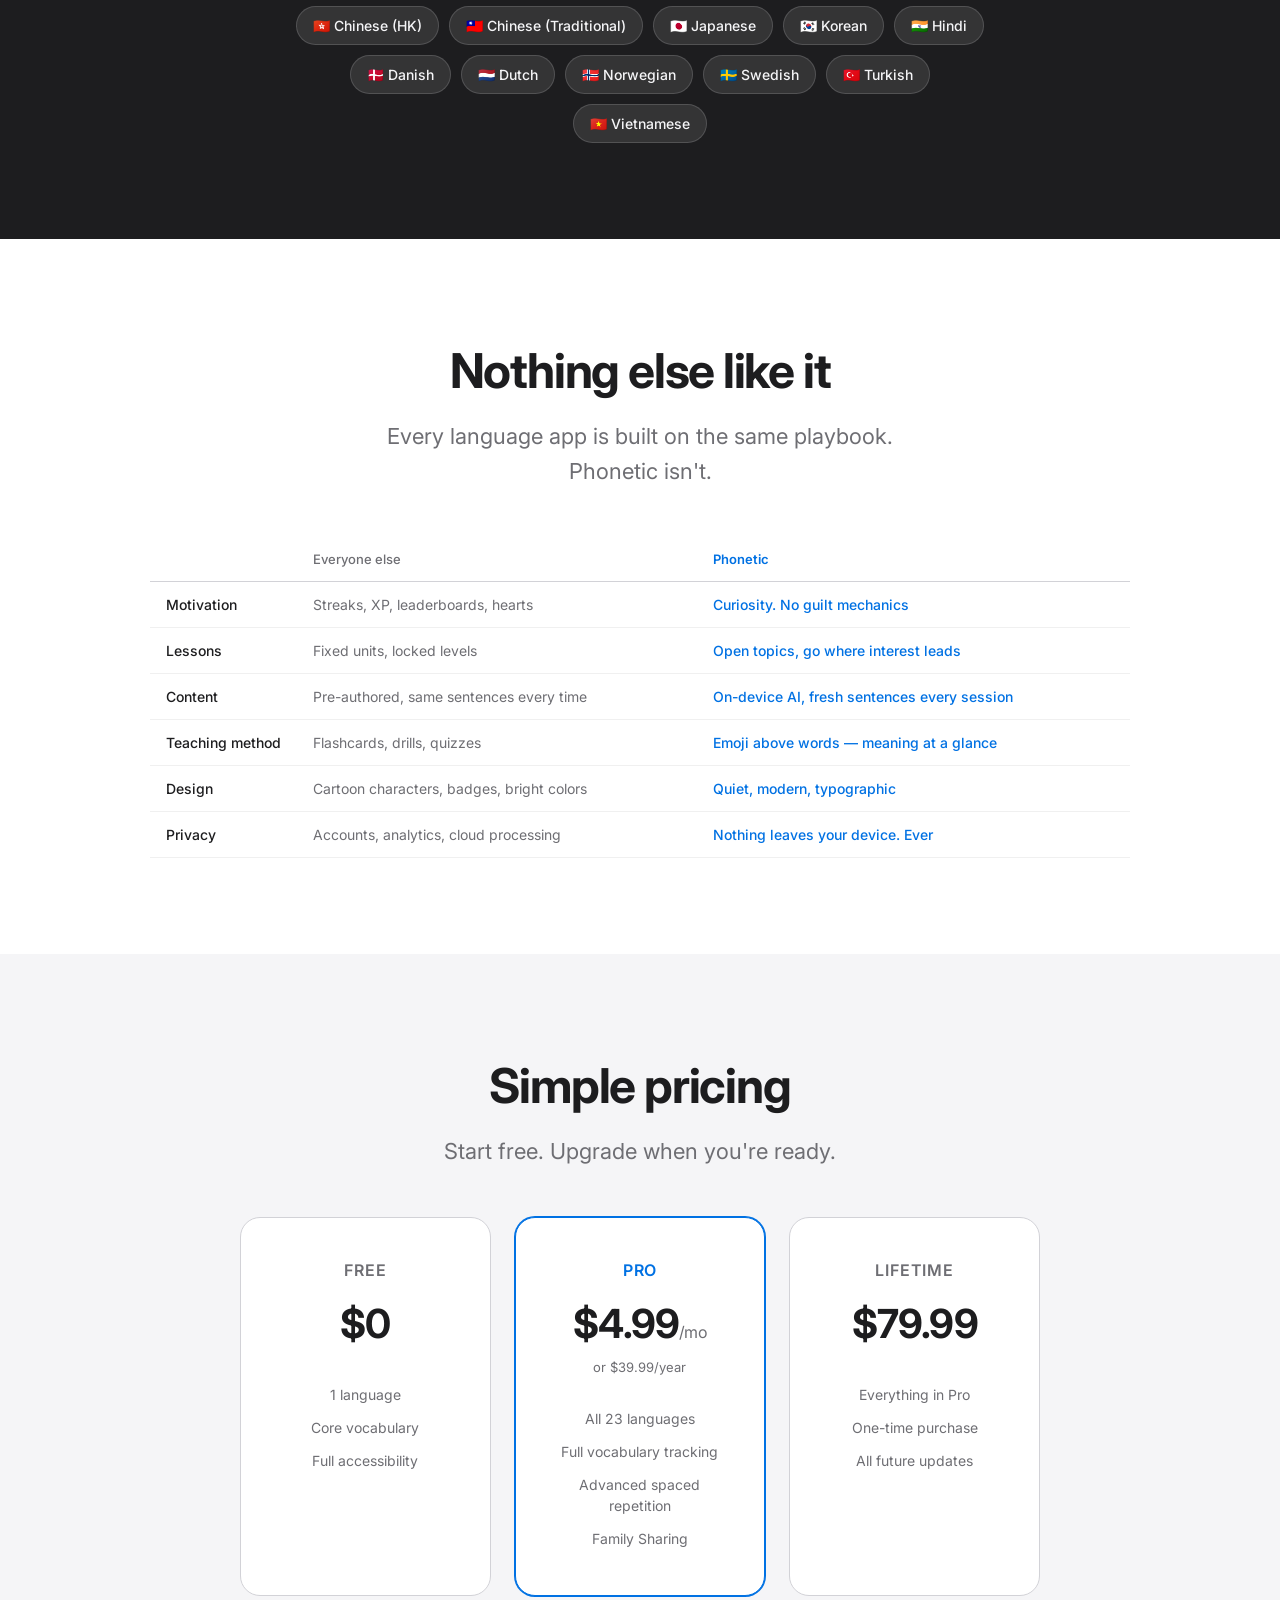
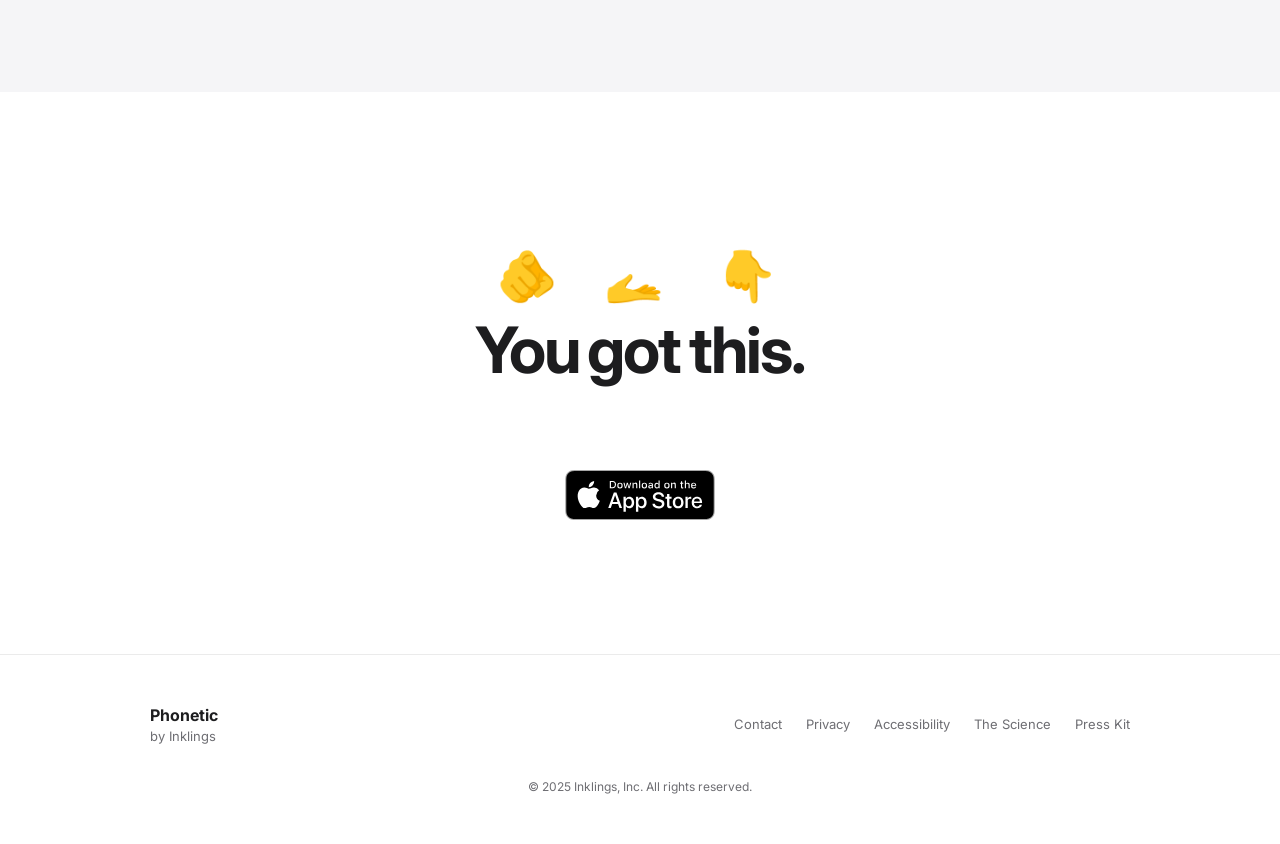
==== commit f377e825: "Rewrite "How it works" subtitle — drop the furigana reference The ruby/猫ねこ analogy is accurate but a" ====
--- a/preview/index.html
+++ b/preview/index.html
@@ -70,9 +70,8 @@
     <div class="section-inner">
       <h2 class="section-title">How it works</h2>
       <p class="section-subtitle">
-        Emoji float above words, just like <ruby>猫<rt>ねこ</rt></ruby> reading guides in Japanese.
-        They give you instant meaning while you learn to decode the text underneath.
-        As you master each word, the training wheels come off.
+        Emoji appear above words to show you what they mean — instantly, visually, no translation needed.
+        As you master each word, the scaffolding fades and you're reading on your own.
       </p>
 
       <div class="modes">
